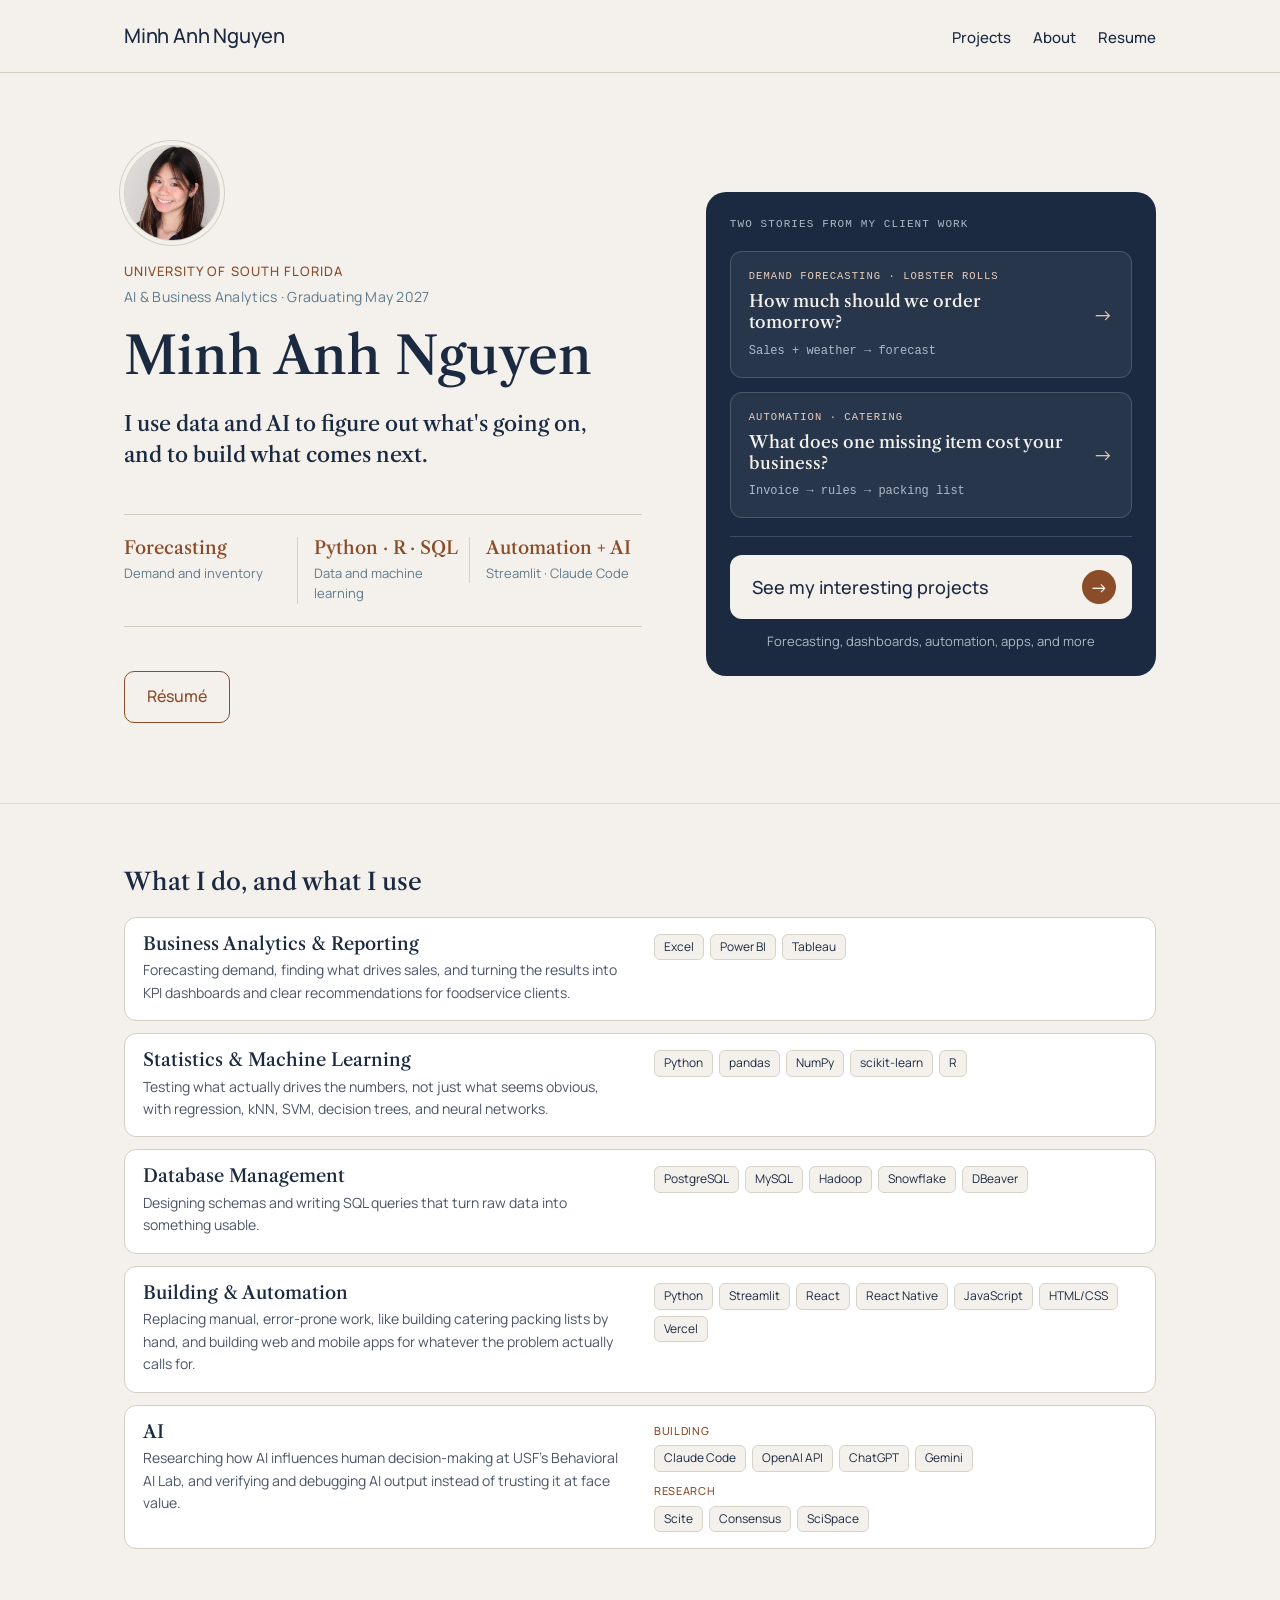
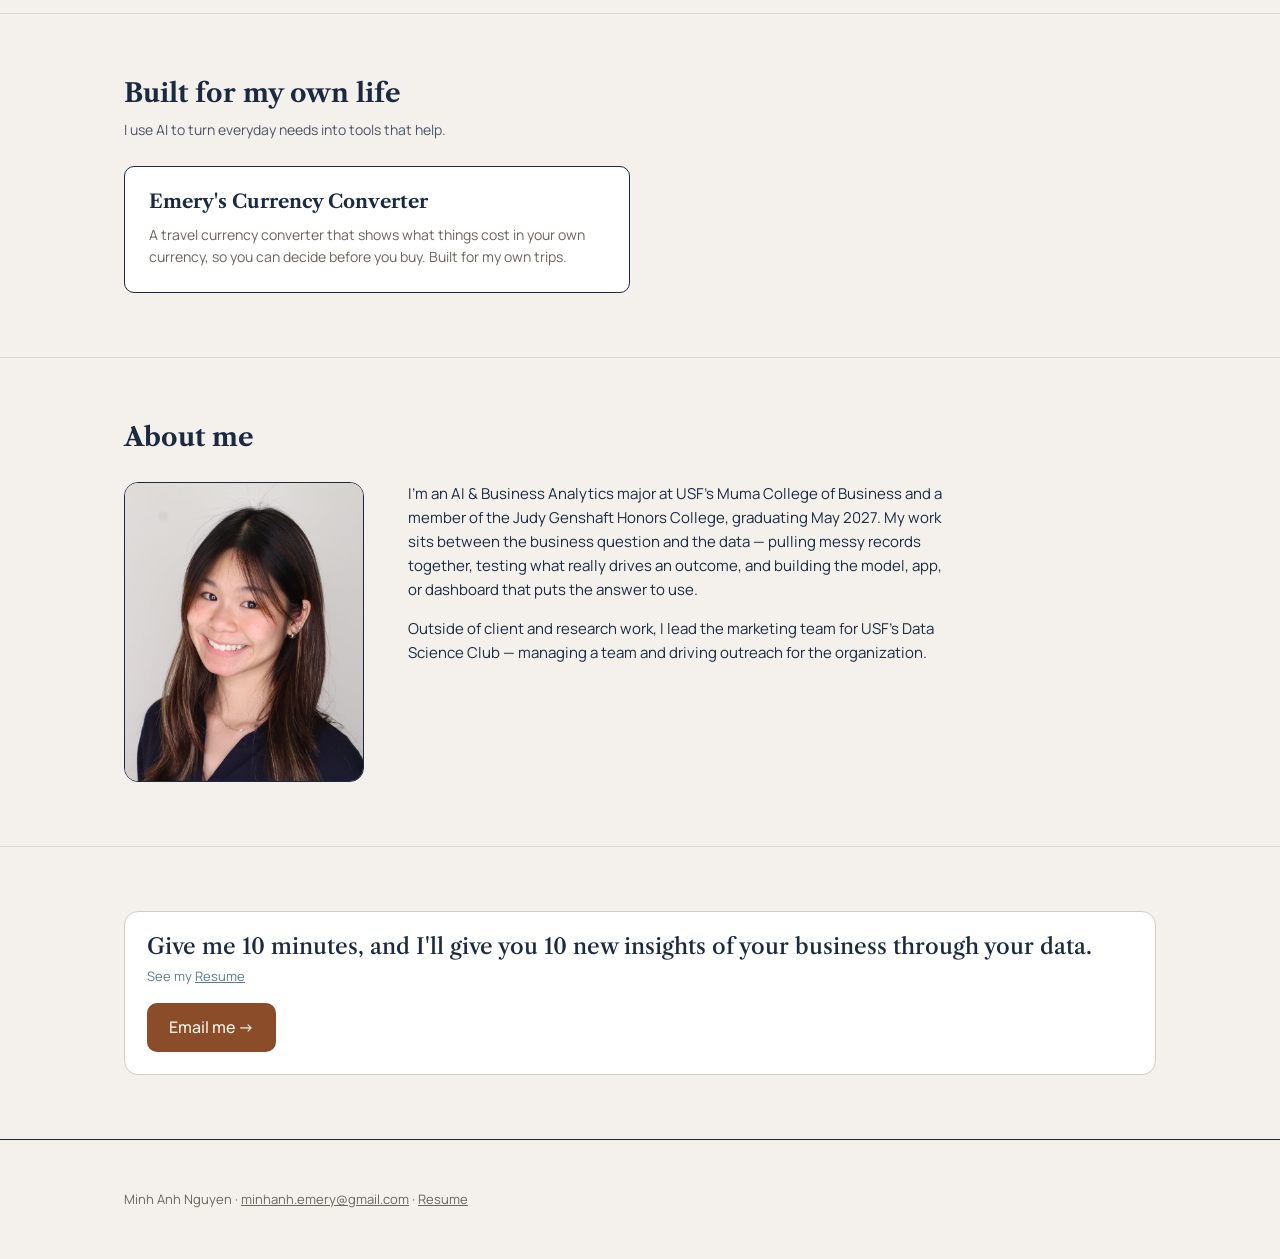
==== index.html @ 892591e4 "revise home page" ====
<!DOCTYPE html>
<html lang="en">
<head>
  <meta charset="UTF-8">
  <meta name="viewport" content="width=device-width, initial-scale=1.0">
  <title>Minh Anh Nguyen — Business analytics & AI</title>
  <meta name="description" content="Minh Anh Nguyen — business analytics & AI. Finding the patterns businesses miss, and working with AI critically.">
  <link rel="preconnect" href="https://fonts.googleapis.com">
  <link rel="preconnect" href="https://fonts.gstatic.com" crossorigin>
  <link rel="stylesheet" href="https://fonts.googleapis.com/css2?family=Libre+Caslon+Text:wght@400;700&family=Manrope:wght@400;500&display=swap">
  <link rel="stylesheet" href="styles.css">
</head>
<body>

  <!-- Nav -->
  <nav class="nav">
    <div class="nav__inner">
      <a href="index.html" class="wordmark">Minh Anh Nguyen</a>
      <div class="nav__links">
        <a href="projects.html">Projects</a>
        <a href="#about">About</a>
        <a href="resume.pdf">Resume</a>
      </div>
    </div>
  </nav>

  <!-- Hero -->
  <header class="intro-hero">
    <div class="wrap intro-grid">
      <div class="intro-main">
        <div class="intro-portrait">
          <img src="images/portrait.jpg" alt="Minh Anh Nguyen" width="96" height="96">
        </div>
        <p class="intro-school">
          <span class="intro-school__name">University of South Florida</span>
          <span class="intro-school__detail">AI &amp; Business Analytics · Graduating May 2027</span>
        </p>
        <h1 class="intro-name">Minh Anh Nguyen</h1>
        <p class="intro-statement">I use data and AI to figure out what's going on, and to build what comes next.</p>
        <div class="intro-skills">
          <a class="intro-skill" href="#skills">
            <span class="intro-skill__big">Forecasting</span>
            <span class="intro-skill__caption">Demand and inventory</span>
          </a>
          <a class="intro-skill" href="#skills">
            <span class="intro-skill__big">Python · R · SQL</span>
            <span class="intro-skill__caption">Data and machine learning</span>
          </a>
          <a class="intro-skill" href="#skills">
            <span class="intro-skill__big">Automation + AI</span>
            <span class="intro-skill__caption">Streamlit · Claude Code</span>
          </a>
        </div>
        <div class="intro-buttons">
          <a class="intro-btn-secondary" href="resume.pdf">Résumé</a>
        </div>
      </div>
      <div class="intro-stories">
        <p class="intro-stories__header">Two stories from my client work</p>
        <a class="intro-story" href="projects/weather-sales.html">
          <span class="intro-story__text">
            <span class="intro-story__label">Demand forecasting · Lobster rolls</span>
            <span class="intro-story__title">How much should we order tomorrow?</span>
            <span class="intro-story__flow">Sales + weather → forecast</span>
          </span>
          <span class="intro-story__arrow" aria-hidden="true">→</span>
        </a>
        <a class="intro-story" href="projects/caterpack.html">
          <span class="intro-story__text">
            <span class="intro-story__label">Automation · Catering</span>
            <span class="intro-story__title">What does one missing item cost your business?</span>
            <span class="intro-story__flow">Invoice → rules → packing list</span>
          </span>
          <span class="intro-story__arrow" aria-hidden="true">→</span>
        </a>
        <div class="intro-stories__footer">
          <a class="intro-stories__btn" href="projects.html">See my interesting projects <span class="intro-stories__btn-arrow" aria-hidden="true">→</span></a>
          <p class="intro-stories__more">Forecasting, dashboards, automation, apps, and more</p>
        </div>
      </div>
    </div>
  </header>

  <!-- Skills -->
  <section id="skills">
    <div class="wrap">
      <h2 class="skills-heading">What I do, and what I use</h2>
      <div class="skills-rows">
        <div class="skills-row">
          <div class="skills-row__text">
            <h3 class="skills-row__title">Business Analytics &amp; Reporting</h3>
            <p class="skills-row__desc">Forecasting demand, finding what drives sales, and turning the results into KPI dashboards and clear recommendations for foodservice clients.</p>
          </div>
          <div class="skills-row__tools">
            <ul class="chips">
              <li>Excel</li>
              <li>Power BI</li>
              <li>Tableau</li>
            </ul>
          </div>
        </div>
        <div class="skills-row">
          <div class="skills-row__text">
            <h3 class="skills-row__title">Statistics &amp; Machine Learning</h3>
            <p class="skills-row__desc">Testing what actually drives the numbers, not just what seems obvious, with regression, kNN, SVM, decision trees, and neural networks.</p>
          </div>
          <div class="skills-row__tools">
            <ul class="chips">
              <li>Python</li>
              <li>pandas</li>
              <li>NumPy</li>
              <li>scikit-learn</li>
              <li>R</li>
            </ul>
          </div>
        </div>
        <div class="skills-row">
          <div class="skills-row__text">
            <h3 class="skills-row__title">Database Management</h3>
            <p class="skills-row__desc">Designing schemas and writing SQL queries that turn raw data into something usable.</p>
          </div>
          <div class="skills-row__tools">
            <ul class="chips">
              <li>PostgreSQL</li>
              <li>MySQL</li>
              <li>Hadoop</li>
              <li>Snowflake</li>
              <li>DBeaver</li>
            </ul>
          </div>
        </div>
        <div class="skills-row">
          <div class="skills-row__text">
            <h3 class="skills-row__title">Building &amp; Automation</h3>
            <p class="skills-row__desc">Replacing manual, error-prone work, like building catering packing lists by hand, and building web and mobile apps for whatever the problem actually calls for.</p>
          </div>
          <div class="skills-row__tools">
            <ul class="chips">
              <li>Python</li>
              <li>Streamlit</li>
              <li>React</li>
              <li>React Native</li>
              <li>JavaScript</li>
              <li>HTML/CSS</li>
              <li>Vercel</li>
            </ul>
          </div>
        </div>
        <div class="skills-row">
          <div class="skills-row__text">
            <h3 class="skills-row__title">AI</h3>
            <p class="skills-row__desc">Researching how AI influences human decision-making at USF's Behavioral AI Lab, and verifying and debugging AI output instead of trusting it at face value.</p>
          </div>
          <div class="skills-row__tools">
            <p class="skills-label">Building</p>
            <ul class="chips">
              <li>Claude Code</li>
              <li>OpenAI API</li>
              <li>ChatGPT</li>
              <li>Gemini</li>
            </ul>
            <p class="skills-label">Research</p>
            <ul class="chips">
              <li>Scite</li>
              <li>Consensus</li>
              <li>SciSpace</li>
            </ul>
          </div>
        </div>
      </div>
    </div>
  </section>

  <!-- Built for my own life -->
  <section id="personal">
    <div class="wrap">
      <h2 class="section-title">Built for my own life</h2>
      <p class="section-lede">I use AI to turn everyday needs into tools that help.</p>
      <div class="cards">
        <a class="card" href="projects/currency-converter.html">
          <h3 class="card__title">Emery's Currency Converter</h3>
          <p class="card__desc">A travel currency converter that shows what things cost in your own currency, so you can decide before you buy. Built for my own trips.</p>
        </a>
      </div>
    </div>
  </section>


  <!-- About -->
  <section id="about">
    <div class="wrap about">
      <h2 class="section-title">About me</h2>
      <div class="about__grid">
        <img class="about__portrait" src="images/portrait.jpg" alt="Portrait of Minh Anh Nguyen" width="200" height="200">
        <div class="about__text">
          <p>
            I'm an AI &amp; Business Analytics major at USF's Muma College of Business and a member of the
            Judy Genshaft Honors College, graduating May 2027. My work sits between the business question and
            the data — pulling messy records together, testing what really drives an outcome, and building the
            model, app, or dashboard that puts the answer to use.
          </p>
          <p>
            Outside of client and research work, I lead the marketing team for USF's Data Science Club —
            managing a team and driving outreach for the organization.
          </p>
        </div>
      </div>
    </div>
  </section>

  <!-- Contact -->
  <section id="contact" class="cta-contact-section">
    <div class="wrap">
      <div class="cta-contact">
        <div class="cta-contact__text">
          <h2 class="cta-contact__title">Give me 10 minutes, and I'll give you 10 new insights of your business through your data.</h2>
          <p class="cta-contact__body"></p>
          <p class="cta-contact__links">See my <a href="resume.pdf">Resume</a></p>
        </div>
        <a class="case__cta" href="mailto:minhanh.emery@gmail.com?subject=Hello%20from%20your%20portfolio">Email me →</a>
      </div>
    </div>
  </section>

  <footer class="footer">
    <div class="wrap">
      <p>Minh Anh Nguyen · <a href="mailto:minhanh.emery@gmail.com">minhanh.emery@gmail.com</a> · <a href="resume.pdf">Resume</a></p>
    </div>
  </footer>

</body>
</html>
---- styles.css ----
/* ==========================================================================
   Minh Anh Nguyen — portfolio
   Design tokens
   ========================================================================== */
:root {
  --bg: #F4F1EC;
  --navy: #1B2A41;
  --gray: #6B655B;
  --steel: #5E7A8C;
  --terracotta: #8A4C29;
  --card: #FFFFFF;

  --serif: "Libre Caslon Text", Georgia, "Times New Roman", serif;
  --sans: "Manrope", -apple-system, BlinkMacSystemFont, "Segoe UI", Helvetica, Arial, sans-serif;

  --maxw: 1080px;
  --radius-card: 10px;
  --radius-pill: 20px;
}

/* ==========================================================================
   Reset / base
   ========================================================================== */
*, *::before, *::after { box-sizing: border-box; }

html { -webkit-text-size-adjust: 100%; scroll-behavior: smooth; }

body {
  margin: 0;
  background: var(--bg);
  color: var(--navy);
  font-family: var(--sans);
  font-weight: 400;
  font-size: 16px;
  line-height: 1.6;
  -webkit-font-smoothing: antialiased;
}

h1, h2, h3 { font-family: var(--serif); font-weight: 700; line-height: 1.2; color: var(--navy); }

a { color: var(--steel); text-decoration: none; }
a:hover { text-decoration: underline; }

img { max-width: 100%; display: block; }

.wrap { max-width: var(--maxw); margin: 0 auto; padding: 0 24px; }

/* ==========================================================================
   Nav
   ========================================================================== */
html { scroll-padding-top: 80px; }
.nav {
  position: sticky;
  top: 0;
  z-index: 50;
  background: #F4F1EC;
  border-bottom: 1px solid #D4CEC2;
}
.nav__inner {
  max-width: var(--maxw);
  margin: 0 auto;
  padding: 20px 24px;
  display: flex;
  align-items: baseline;
  justify-content: space-between;
  gap: 24px;
}
.wordmark {
  font-family: var(--sans);
  font-size: 20px;
  font-weight: 500;
  color: var(--navy);
  letter-spacing: -0.01em;
}
.wordmark:hover { text-decoration: none; }
.nav__links {
  display: flex;
  gap: 22px;
  font-size: 15px;
  font-weight: 500;
}
.nav__links a { color: var(--navy); }
.nav__links a:hover { color: var(--steel); text-decoration: none; }

/* ==========================================================================
   Shared section furniture
   ========================================================================== */

section { padding: 64px 0; border-bottom: 1px solid rgba(27, 42, 65, 0.12); }
section:last-of-type { border-bottom: none; }

.section-title { font-size: 26px; margin: 0 0 28px; }
.section-lede { font-size: 14px; color: #4A5568; margin: -18px 0 24px; }


/* Filter toggle buttons (projects page) */
.toggle {
  font-family: var(--sans);
  font-size: 13px;
  font-weight: 500;
  padding: 6px 16px;
  border-radius: var(--radius-pill);
  border: 1px solid var(--navy);
  background: transparent;
  color: var(--navy);
  cursor: pointer;
  transition: background 0.12s ease, color 0.12s ease;
}
.toggle:hover { background: rgba(94, 122, 140, 0.12); }
.toggle.is-active {
  background: var(--steel);
  border-color: var(--steel);
  color: #fff;
}

/* ==========================================================================
   Hero (home page)
   ========================================================================== */
.intro-hero { border-bottom: 1px solid rgba(27, 42, 65, 0.12); }
.intro-grid {
  display: grid;
  grid-template-columns: minmax(0, 1.15fr) minmax(0, 1fr);
  gap: 64px;
  align-items: center;
  padding-top: 72px;
  padding-bottom: 80px;
}
.intro-portrait {
  width: 96px;
  height: 96px;
  overflow: hidden;
  border-radius: 50%;
  border: 1px solid #D4CEC2;
  box-shadow: 0 0 0 4px #F4F1EC, 0 0 0 5px #D4CEC2;
}
.intro-portrait img {
  width: 100%;
  height: 100%;
  object-fit: cover;
  /* Crop tuning: the second value of object-position (now 40%) moves the
     photo's focus up (smaller %) or down (larger %). A higher scale (now 1,
     no zoom) gives a tighter crop on the face; once scale is above 1, the
     second value of transform-origin (now 50%) also shifts the zoomed focus. */
  object-position: 50% 40%;
  transform: scale(1);
  transform-origin: 50% 50%;
}
.intro-school { margin: 20px 0 0; }
.intro-school__name {
  display: block;
  font-size: 13px;
  font-weight: 500;
  text-transform: uppercase;
  letter-spacing: 0.08em;
  color: #8A4C29;
}
.intro-school__detail {
  display: block;
  margin-top: 4px;
  font-size: 14px;
  font-weight: 400;
  letter-spacing: 0.02em;
  color: #5E7A8C;
}
.intro-name {
  font-family: var(--serif);
  font-size: clamp(34px, 4.6vw, 52px);
  font-weight: 500;
  line-height: 1.1;
  color: #1B2A41;
  margin: 20px 0 0;
}
.intro-statement {
  font-family: var(--serif);
  font-size: clamp(17px, 1.8vw, 21px);
  font-weight: 500;
  line-height: 1.45;
  color: #1B2A41;
  max-width: 480px;
  margin: 24px 0 0;
}
.intro-skills {
  display: grid;
  grid-template-columns: repeat(3, minmax(0, 1fr));
  align-items: start;
  margin-top: 44px;
  padding: 22px 0;
  border-top: 1px solid #D4CEC2;
  border-bottom: 1px solid #D4CEC2;
}
.intro-skill { display: block; text-decoration: none; }
.intro-skill:hover { text-decoration: none; }
.intro-skill + .intro-skill { border-left: 1px solid #D4CEC2; padding-left: 16px; }
.intro-skill:not(:last-child) { padding-right: 12px; }
.intro-skill__big {
  display: block;
  font-family: var(--serif);
  font-size: 18px;
  font-weight: 500;
  line-height: 1.3;
  color: #8A4C29;
}
.intro-skill:nth-child(2) .intro-skill__big { white-space: nowrap; }
.intro-skill__caption { display: block; font-size: 13px; color: #5E7A8C; margin-top: 2px; }
.intro-skill:focus-visible { outline: 2px solid #1B2A41; outline-offset: 3px; }
.intro-buttons { display: flex; flex-wrap: wrap; gap: 14px; margin-top: 44px; }
.intro-btn-secondary {
  display: inline-block;
  padding: 12px 22px;
  background: transparent;
  border: 1px solid #8A4C29;
  color: #8A4C29;
  border-radius: 10px;
  font-size: 16px;
  font-weight: 500;
  text-decoration: none;
  transition: background-color 0.15s ease;
}
.intro-btn-secondary:hover { background: #EFE1D6; text-decoration: none; }
.intro-btn-secondary:focus-visible { outline: 2px solid #1B2A41; outline-offset: 3px; }

.intro-stories { background: #1B2A41; border-radius: 20px; padding: 24px; }
.intro-stories__header,
.intro-story__label,
.intro-story__flow { font-family: ui-monospace, "SF Mono", Menlo, Consolas, monospace; }
.intro-stories__header {
  font-size: 11px;
  text-transform: uppercase;
  letter-spacing: 0.1em;
  color: #AEB9C7;
  margin: 0;
}
.intro-story {
  display: flex;
  align-items: center;
  justify-content: space-between;
  gap: 16px;
  text-decoration: none;
  background: rgba(255, 255, 255, 0.06);
  border: 1px solid rgba(255, 255, 255, 0.16);
  border-radius: 12px;
  padding: 16px 18px;
  margin-top: 14px;
}
.intro-stories__header + .intro-story { margin-top: 18px; }
.intro-story:hover { border-color: #E7CDBB; text-decoration: none; }
.intro-story:focus-visible { outline: 2px solid #E7CDBB; outline-offset: 2px; }
.intro-story__label {
  display: block;
  font-size: 10.5px;
  text-transform: uppercase;
  letter-spacing: 0.1em;
  color: #E7CDBB;
}
.intro-story__title {
  display: block;
  font-family: var(--serif);
  font-size: 17px;
  font-weight: 500;
  line-height: 1.25;
  color: #F4F1EC;
  margin-top: 6px;
}
.intro-story__flow { display: block; font-size: 12px; color: #AEB9C7; margin-top: 8px; }
.intro-story__text { display: block; min-width: 0; }
.intro-story__arrow { display: inline-block; flex-shrink: 0; font-size: 20px; color: #E7CDBB; }

.intro-stories__footer {
  display: block;
  margin-top: 18px;
  padding-top: 18px;
  border-top: 1px solid rgba(255, 255, 255, 0.16);
}
.intro-stories__more { font-size: 13px; color: #AEB9C7; text-align: center; margin: 12px 0 0; }
.intro-stories__btn {
  display: flex;
  align-items: center;
  justify-content: space-between;
  gap: 16px;
  width: 100%;
  box-sizing: border-box;
  padding: 15px 16px 15px 22px;
  background: #F4F1EC;
  color: #1B2A41;
  border-radius: 12px;
  font-size: 18px;
  font-weight: 500;
  line-height: 1.2;
  text-decoration: none;
  transition: transform 0.18s ease, background-color 0.18s ease;
}
.intro-stories__btn:hover,
.intro-stories__btn:focus-visible { background: #E7CDBB; color: #1B2A41; text-decoration: none; }
.intro-stories__btn:focus-visible { outline: 2px solid #E7CDBB; outline-offset: 3px; }
.intro-stories__btn-arrow {
  display: inline-flex;
  align-items: center;
  justify-content: center;
  flex: none;
  width: 34px;
  height: 34px;
  border-radius: 50%;
  background: #8A4C29;
  color: #FBF7EC;
  font-size: 18px;
  transition: transform 0.18s ease;
}
@media (prefers-reduced-motion: no-preference) {
  .intro-story { transition: transform 0.15s ease, border-color 0.15s ease; }
  .intro-story:hover { transform: translateY(-2px); }
  .intro-story__arrow { transition: transform 0.18s ease; }
  .intro-story:hover .intro-story__arrow,
  .intro-story:focus-visible .intro-story__arrow { transform: translateX(4px); }
  .intro-stories__btn:hover,
  .intro-stories__btn:focus-visible { transform: translateY(-2px); }
  .intro-stories__btn-arrow { animation: intro-nudge 2.6s ease-in-out infinite; }
  .intro-stories__btn:hover .intro-stories__btn-arrow,
  .intro-stories__btn:focus-visible .intro-stories__btn-arrow { animation: none; transform: translateX(4px); }
}
@keyframes intro-nudge {
  0%, 70%, 100% { transform: translateX(0); }
  80% { transform: translateX(4px); }
  90% { transform: translateX(0); }
}
@media (max-width: 1080px) {
  /* "Python · R · SQL" stays on one line; smaller size so it fits its column */
  .intro-skill__big { font-size: 16px; }
}
@media (max-width: 860px) {
  .intro-grid { grid-template-columns: 1fr; }
}
@media (max-width: 560px) {
  .intro-skills { grid-template-columns: 1fr; row-gap: 12px; }
  .intro-skill + .intro-skill { border-left: none; padding-left: 0; }
  .intro-skill:not(:last-child) { padding-right: 0; }
}

/* Contact card */
.cta-contact {
  background: var(--card);
  border: 1px solid #D4CEC2;
  border-radius: 14px;
  padding: 22px;
  display: flex;
  flex-wrap: wrap;
  gap: 16px;
  justify-content: space-between;
  align-items: center;
}
.cta-contact__title { font-family: var(--serif); font-size: 22px; font-weight: 500; color: var(--navy); margin: 0 0 6px; }
.cta-contact__body { font-size: 14px; color: #4A5568; margin: 0 0 6px; }
.cta-contact__links { font-size: 13px; color: var(--steel); margin: 0; }
.cta-contact__links a { color: var(--steel); text-decoration: underline; }

/* ==========================================================================
   Featured work
   ========================================================================== */
.cards {
  display: grid;
  grid-template-columns: repeat(2, 1fr);
  gap: 20px;
}
.card {
  background: var(--card);
  border: 1px solid var(--navy);
  border-radius: var(--radius-card);
  padding: 24px;
  display: flex;
  flex-direction: column;
  gap: 10px;
}
.card:hover { text-decoration: none; }
a.card:hover .card__title { color: var(--steel); }
.card__title {
  font-family: var(--serif);
  font-weight: 700;
  font-size: 19px;
  margin: 0;
  color: var(--navy);
}
.card__desc {
  font-size: 14px;
  color: var(--gray);
  margin: 0;
  flex: 1;
}


/* ==========================================================================
   Chips (shared: tool and skill tags on every page)
   ========================================================================== */
.chips {
  list-style: none;
  margin: 0;
  padding: 0;
  display: flex;
  flex-wrap: wrap;
  gap: 7px;
}
.chips li {
  background: var(--bg);
  border: 0.5px solid #D8D3C9;
  border-radius: 6px;
  font-size: 13px;
  line-height: 1.4;
  color: var(--navy);
  padding: 5px 10px;
}

/* ==========================================================================
   Skills (home page)
   ========================================================================== */
.skills-heading { font-family: var(--serif); font-size: 24px; font-weight: 500; color: var(--navy); margin: 0 0 20px; }
.skills-rows { display: flex; flex-direction: column; gap: 12px; }
.skills-row {
  background: var(--card);
  border: 1px solid #D4CEC2;
  border-radius: 12px;
  padding: 16px 18px;
  display: grid;
  grid-template-columns: minmax(0, 1fr) minmax(0, 1fr);
  gap: 12px 28px;
  align-items: start;   /* chips sit at the top of each row */
}
.skills-row__title { font-family: var(--serif); font-size: 18px; font-weight: 500; color: var(--navy); margin: 0 0 4px; }
.skills-row__desc { font-size: 14px; line-height: 1.6; color: #4A5568; margin: 0; }
.skills-row__tools { display: flex; flex-direction: column; gap: 6px; }
.skills-label {
  margin: 4px 0 0;
  font-size: 11px;
  font-weight: 500;
  text-transform: uppercase;
  letter-spacing: 0.06em;
  color: var(--terracotta);
}
.skills-label:first-child { margin-top: 0; }
.skills-row .chips { gap: 6px; }
.skills-row .chips li { font-size: 12px; padding: 4px 9px; }
@media (max-width: 640px) {
  .skills-row { grid-template-columns: 1fr; }
}

/* ==========================================================================
   About
   ========================================================================== */
.about__grid {
  display: grid;
  grid-template-columns: 240px 1fr;
  gap: 44px;
  align-items: start;
}
.about__portrait {
  width: 240px;
  height: 300px;
  border-radius: 14px;
  object-fit: cover;
  object-position: 50% 20%;
  border: 1px solid var(--navy);
}
.about__text p { max-width: 60ch; font-size: 15px; margin-top: 0; }
.about__text p:last-child { margin-bottom: 0; }

/* ==========================================================================
   Footer
   ========================================================================== */
.footer {
  padding: 36px 0;
  font-size: 13px;
  color: var(--gray);
  border-top: 1px solid var(--navy);
}
.footer a { color: var(--gray); text-decoration: underline; }

/* ==========================================================================
   Projects index page
   ========================================================================== */
.page-head { padding: 56px 0 8px; }
.page-head h1 { font-size: 32px; margin: 0 0 12px; }
.page-head p { color: var(--gray); max-width: 60ch; margin: 0; }

.breadcrumb { font-size: 13px; color: var(--gray); padding: 24px 0 0; }
.breadcrumb a { color: var(--gray); text-decoration: underline; }

.filters {
  display: flex;
  gap: 8px;
  flex-wrap: wrap;
  padding: 28px 0 0;
}

.project-list { padding: 24px 0 64px; display: grid; gap: 16px; }
.project-row {
  background: var(--card);
  border: 1px solid var(--navy);
  border-radius: var(--radius-card);
  padding: 22px 24px;
  display: grid;
  grid-template-columns: 1fr auto;
  gap: 6px 20px;
  align-items: start;
}
.project-row.is-hidden { display: none; }
.project-row__title { font-family: var(--serif); font-weight: 700; font-size: 18px; margin: 0; }
.project-row__meta { font-size: 12px; font-weight: 500; color: var(--steel); margin: 0; }
.project-row__desc { font-size: 14px; color: var(--gray); margin: 6px 0 0; grid-column: 1 / -1; }

/* ==========================================================================
   Case study page
   ========================================================================== */
.case { padding-top: 8px; }
.case__title { font-size: 34px; margin: 18px 0 14px; max-width: 20ch; }
.case__tagline { font-family: var(--serif); font-size: 20px; line-height: 1.4; color: var(--navy); margin: -4px 0 14px; }
.case__context {
  font-size: 13px;
  font-weight: 500;
  color: var(--steel);
  margin: 0 0 6px;
}
.case__confidential { font-size: 13px; font-style: italic; color: var(--gray); margin: 0 0 32px; }

.stats {
  display: grid;
  grid-template-columns: repeat(3, 1fr);
  gap: 14px;
  align-items: stretch;
  margin: 0 0 44px;
}
.stat {
  background: var(--card);
  border: 1px solid #D4CEC2;
  border-radius: 14px;
  padding: 18px 20px;
  transition: transform 0.18s ease, border-color 0.18s ease;
}
.stat:hover { border-color: var(--terracotta); }
@media (prefers-reduced-motion: no-preference) {
  .stat:hover { transform: translateY(-3px); }
}
.stat__icon {
  width: 34px;
  height: 34px;
  border-radius: 8px;
  background: #EFE1D6;
  color: var(--terracotta);
  display: flex;
  align-items: center;
  justify-content: center;
  margin-bottom: 12px;
}
.stat__icon svg {
  width: 19px;
  height: 19px;
  fill: none;
  stroke: currentColor;
  stroke-width: 1.75;
  stroke-linecap: round;
  stroke-linejoin: round;
}
.stat strong {
  display: block;
  font-family: var(--serif);
  font-size: 20px;
  font-weight: 500;
  color: var(--navy);
  margin-bottom: 4px;
}
.stat span { display: block; font-size: 14px; line-height: 1.5; color: #4A5568; }

/* pages without a confidentiality note */
.case__context + .stats { margin-top: 26px; }
/* italic note in the page header, under the tags */
.case .case__note { font-size: 14px; font-style: italic; color: var(--gray); max-width: 68ch; margin: 8px 0 0; }
.case__note + .stats { margin-top: 26px; }

/* Hero screenshot under the stat boxes */
.case__figure { margin: -20px 0 44px; }
.case__figure img {
  width: 100%;
  height: auto;
  border: 1px solid #D4CEC2;
  border-radius: 14px;
}
.case__caption { font-size: 12px; color: var(--steel); margin-top: 12px; }

.case__body { max-width: 68ch; padding-bottom: 64px; }
.case__body h2 {
  font-size: 22px;
  margin: 40px 0 14px;
}
.case__body p { font-size: 15px; margin: 0 0 16px; }
.case__list { font-size: 15px; margin: 0 0 16px; padding-left: 20px; }
.case__list li { margin-bottom: 10px; }
.case__list strong { font-weight: 500; }
.case__list li::marker { color: var(--terracotta); }

/* Workflow diagram: arrows sit in the column gap */
.flow {
  list-style: none;
  margin: 24px 0 0;
  padding: 0;
  display: grid;
  grid-template-columns: repeat(4, 1fr);
  gap: 22px;
}
.flow__step {
  position: relative;
  background: var(--card);
  border: 0.5px solid #D4CEC2;
  border-radius: 12px;
  padding: 14px;
  display: flex;
  flex-direction: column;
}
.flow__num { font-size: 11px; font-weight: 500; color: var(--terracotta); margin-bottom: 4px; }
.flow__title { font-family: var(--serif); font-size: 16px; line-height: 1.25; color: var(--navy); margin-bottom: 4px; }
.flow__sub { font-size: 12px; line-height: 1.45; color: #4A5568; }
.flow__arrow {
  position: absolute;
  top: 50%;
  right: -19px;
  width: 16px;
  height: 16px;
  margin-top: -8px;
  fill: none;
  stroke: var(--terracotta);
  stroke-width: 1.75;
  stroke-linecap: round;
  stroke-linejoin: round;
}

/* What mattered: factor card */
.factors { margin: 20px 0; }
.factors__card {
  list-style: none;
  margin: 0;
  padding: 0;
  background: var(--card);
  border: 1px solid #D4CEC2;
  border-radius: 14px;
}
.factor {
  display: flex;
  align-items: center;
  gap: 14px;
  padding: 14px 20px;
}
.factor + .factor { border-top: 0.5px solid #D4CEC2; }
.factor__icon {
  width: 34px;
  height: 34px;
  flex-shrink: 0;
  border-radius: 8px;
  display: flex;
  align-items: center;
  justify-content: center;
}
.factor__icon svg {
  width: 19px;
  height: 19px;
  fill: none;
  stroke: currentColor;
  stroke-width: 1.75;
  stroke-linecap: round;
  stroke-linejoin: round;
}
.factor__name { flex: 1; font-family: var(--serif); font-size: 18px; color: var(--navy); }
.factor__pill {
  font-size: 12px;
  font-weight: 500;
  border-radius: 999px;
  padding: 4px 11px;
  white-space: nowrap;
}
/* rust rows: weather drivers, flagged audit checks; steel rows: no effect, passed checks */
.factor--lower .factor__icon,
.factor--flagged .factor__icon { background: #EFE1D6; color: var(--terracotta); }
.factor--lower .factor__pill,
.factor--flagged .factor__pill { background: #EFE1D6; color: #5A2F16; }
.factor--little .factor__icon,
.factor--passed .factor__icon { background: #E3E9EE; color: var(--steel); }
.factor--little .factor__pill,
.factor--passed .factor__pill { background: #ECEFF2; color: #3D4A57; }
.factors__card--rules .factor__name { font-family: var(--sans); font-size: 15px; }
.factors__card--rules code {
  font-family: ui-monospace, SFMono-Regular, Menlo, Consolas, monospace;
  font-size: 13px;
  background: var(--bg);
  border: 0.5px solid #D8D3C9;
  border-radius: 4px;
  padding: 1px 5px;
}
.factors__caption { font-size: 12px; color: var(--steel); margin-top: 12px; }

.case__body .case__note { font-style: italic; color: var(--gray); }
.case__code {
  margin: 0 0 16px;
  padding: 14px;
  background: var(--card);
  border: 1px solid #D4CEC2;
  border-radius: 10px;
  overflow-x: auto;
  font-family: ui-monospace, SFMono-Regular, Menlo, Consolas, monospace;
  font-size: 13px;
  line-height: 1.7;
  color: var(--navy);
}

.case__subhead {
  font-family: var(--sans);
  font-size: 14px;
  font-weight: 500;
  line-height: 1.6;
  color: var(--navy);
  margin: 24px 0 8px;
}

/* Inline screenshot that opens full size in a new tab */
.case__zoom { display: block; }
.case__caption + .case__zoom { margin-top: 32px; }
.case__zoom img {
  width: 100%;
  height: auto;
  border: 1px solid #D4CEC2;
  border-radius: 12px;
  cursor: zoom-in;
}
/* Model comparison table */
.results {
  background: var(--card);
  border: 1px solid #D4CEC2;
  border-radius: 14px;
  overflow-x: auto;
  margin: 20px 0 0;
}
.results__table { width: 100%; border-collapse: collapse; font-size: 14px; color: var(--navy); }
.results__table caption {
  text-align: left;
  font-size: 12px;
  color: var(--steel);
  padding: 12px 16px 4px;
}
.results__table th,
.results__table td { padding: 10px 16px; text-align: left; white-space: nowrap; font-weight: 400; }
.results__table thead th { color: #4A5568; font-weight: 500; }
.results__table tbody tr { border-top: 0.5px solid #D4CEC2; }
/* text table: cells wrap instead of scrolling */
.results__table--wrap th,
.results__table--wrap td { white-space: normal; vertical-align: top; }
.results__table--wrap tbody th { color: var(--navy); width: 28%; }
.visually-hidden { position: absolute; width: 1px; height: 1px; overflow: hidden; clip: rect(0 0 0 0); white-space: nowrap; }
.results + .case__plain { margin-top: 12px; }
.results__best { background: #EFE1D6; }
.results__table .results__best th,
.results__table .results__best td { font-weight: 500; }

/* Phone screenshots under the stat boxes */
.shots {
  display: grid;
  grid-template-columns: repeat(auto-fit, minmax(150px, 1fr));
  gap: 14px;
  max-width: 760px;
  margin: -20px auto 44px;
}
.shots--solo { grid-template-columns: 1fr; max-width: 340px; }
.shots--wide { grid-template-columns: repeat(auto-fit, minmax(220px, 1fr)); max-width: none; }
.shot { margin: 0; }
.shot img {
  display: block;
  width: 100%;
  height: auto;
  border: 1px solid #D4CEC2;
  border-radius: 14px;
}

.case__body .case__plain { font-size: 14px; color: #4A5568; }

/* CaterPack: manual vs. automated comparison */
.auto-compare .auto-heading {
  font-family: var(--serif);
  font-size: 22px;
  font-weight: 500;
  color: #1B2A41;
  margin: 40px 0 0;
}
.auto-compare .auto-lede { font-size: 14px; color: #4A5568; margin: 4px 0 14px; }
.auto-grid {
  display: grid;
  grid-template-columns: repeat(auto-fit, minmax(280px, 1fr));
  gap: 16px;
}
.auto-card { padding: 16px 18px; }
.auto-card--manual {
  background: #FFFDF6;
  border: 1px dashed #A89F8C;
  border-radius: 6px;
}
.auto-card--tool {
  background: #FFFFFF;
  border: 1px solid #D4CEC2;
  border-top: 3px solid #8A4C29;
  border-radius: 14px;
}
.auto-compare .auto-label {
  font-family: ui-monospace, "SF Mono", Menlo, Consolas, monospace;
  font-size: 11px;
  text-transform: uppercase;
  letter-spacing: 0.1em;
  color: #6B5F4D;
  margin: 0 0 8px;
}
.auto-compare .auto-label--tool { color: #8A4C29; }
.auto-steps {
  font-size: 14px;
  line-height: 1.7;
  color: #2B2620;
  padding-left: 20px;
  margin: 0;
}
.auto-compare .auto-result { font-size: 14px; font-weight: 500; margin: 10px 0 0; }
.auto-compare .auto-result--manual { color: #8A4C29; }
.auto-compare .auto-result--tool { color: #1B2A41; }
.auto-compare .auto-note { font-size: 12px; color: #5E7A8C; margin: 10px 0 0; }

/* Tableau dashboard page */
.tab-img {
  display: block;
  width: 100%;
  height: auto;
  border: 1px solid #D4CEC2;
  border-radius: 14px;
}
.tab-hero { margin: 24px 0 0; }
.tab-shot { margin: 20px 0 0; }
.case__body .tab-crosslink { font-size: 14px; font-weight: 500; margin: 4px 0 0; }
.tab-crosslink a { color: #8A4C29; }

/* Schema diagram (inline SVG) */
.schema { margin: 0; }
.schema svg { display: block; width: 100%; height: auto; }
.schema .tt { font-family: var(--serif); }

/* Feature importance bars */
.bars { list-style: none; margin: 32px 0 0; padding: 0; display: grid; gap: 12px; }
.bar {
  display: grid;
  grid-template-columns: 11rem 1fr 3rem;
  align-items: center;
  gap: 14px;
}
.bar__label { font-family: var(--serif); font-size: 17px; color: var(--navy); }
.bar__track { height: 10px; border-radius: 999px; background: #ECE7DD; overflow: hidden; }
.bar__fill { display: block; height: 100%; min-width: 3px; border-radius: 999px; background: var(--terracotta); }
.bar__value { font-size: 14px; color: var(--navy); text-align: right; }
.bars__note { font-size: 14px; color: #4A5568; margin-top: 16px; }

.case__notebook,
.case__more { font-size: 14px; color: #4A5568; margin: 0 0 12px; }
.case__notebook a,
.case__more a { color: var(--terracotta); }
.case__more { margin-top: 14px; }
.case__notebook + .stats { margin-top: 14px; }
/* App icon above a case title */
.case__icon { display: block; width: 56px; height: auto; border-radius: 14px; margin-top: 18px; }
.case__icon + .case__title { margin-top: 14px; }

/* Call-to-action button */
.case__cta {
  display: inline-block;
  padding: 12px 22px;
  background: var(--terracotta);
  color: #FBF7EC;
  border-radius: 10px;
  font-size: 16px;
  font-weight: 500;
  text-decoration: none;
  transition: transform 0.15s ease, background-color 0.15s ease;
}
.case__cta:hover { background: #6F3C20; text-decoration: none; }
.case__cta:focus-visible { outline: 2px solid var(--navy); outline-offset: 3px; }
@media (prefers-reduced-motion: no-preference) {
  .case__cta:hover { transform: translateY(-1px); }
}
.case__try { margin-top: 18px; }
.case__try-note { font-size: 14px; color: #4A5568; margin-top: 8px; }
.case__downloads { display: flex; flex-wrap: wrap; gap: 4px 18px; font-size: 14px; margin-top: 6px; }
.case__downloads a { color: var(--terracotta); font-weight: 500; }
.case__try + .stats { margin-top: 26px; }

.case__body .callout {
  border-left: 3px solid var(--terracotta);
  padding-left: 16px;
  color: var(--navy);
  font-size: 15px;
}

.case-nav {
  border-top: 1px solid var(--navy);
  padding: 28px 0 64px;
  font-size: 15px;
  font-weight: 500;
}

/* ==========================================================================
   Responsive
   ========================================================================== */
@media (max-width: 820px) {
  .cards { grid-template-columns: 1fr; }
  .case__title { font-size: 28px; }
  .about__grid { grid-template-columns: 1fr; gap: 24px; }
  .about__portrait { width: 190px; height: 238px; }
}

@media (max-width: 640px) {
  .stats { grid-template-columns: 1fr; }
}

@media (max-width: 560px) {
  .flow { grid-template-columns: 1fr; }
  .flow__arrow { top: auto; right: auto; bottom: -19px; left: 50%; margin: 0 0 0 -8px; transform: rotate(90deg); }
}

@media (max-width: 420px) {
  /* pill drops under the name, aligned past the icon tile (34px + 14px gap) */
  .factor { flex-wrap: wrap; row-gap: 6px; }
  .factor__name { flex-basis: calc(100% - 48px); }
  .factor__pill { margin-left: 48px; }
}

@media (max-width: 520px) {
  /* bar chart: label and value on one line, bar underneath */
  .bar { grid-template-columns: 1fr auto; row-gap: 6px; }
  .bar__track { grid-column: 1 / -1; grid-row: 2; }
  .nav__inner { flex-direction: column; align-items: flex-start; gap: 6px; padding: 12px 24px; }
  .project-row { grid-template-columns: 1fr; }
}
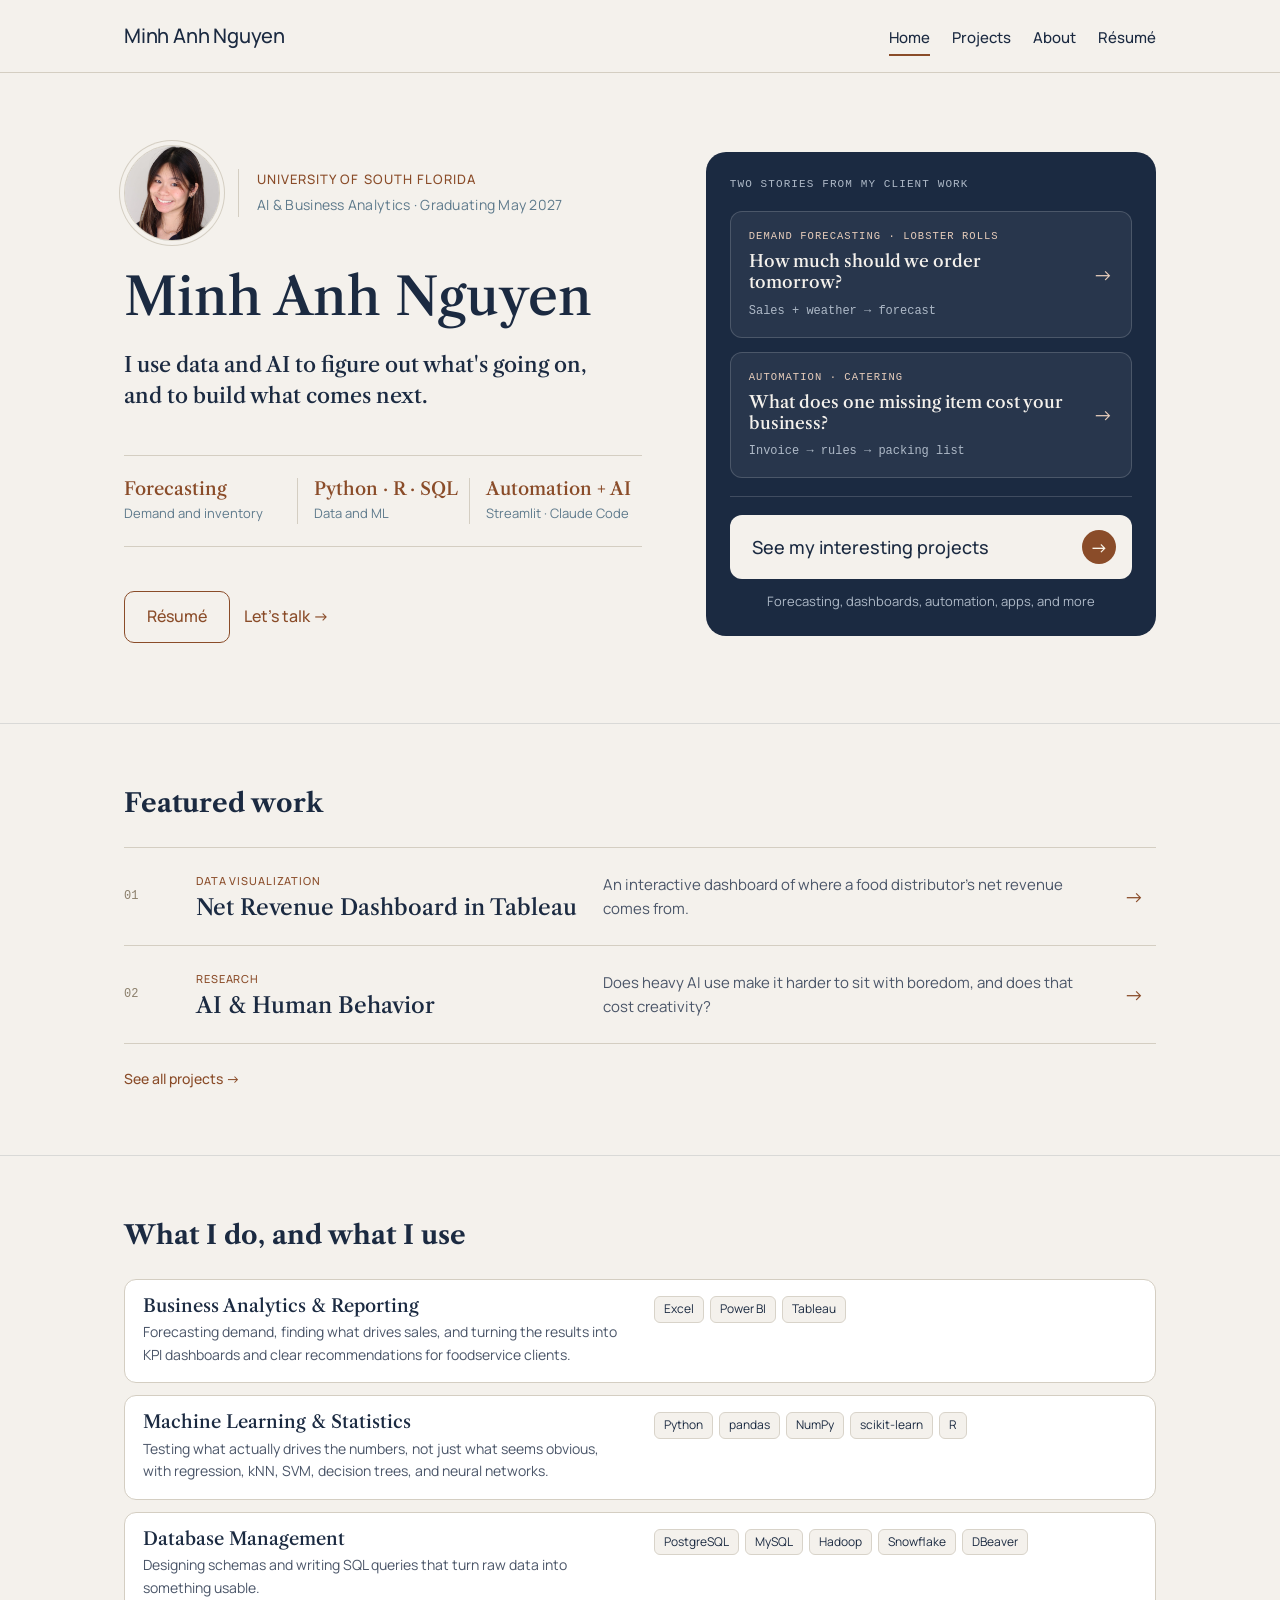
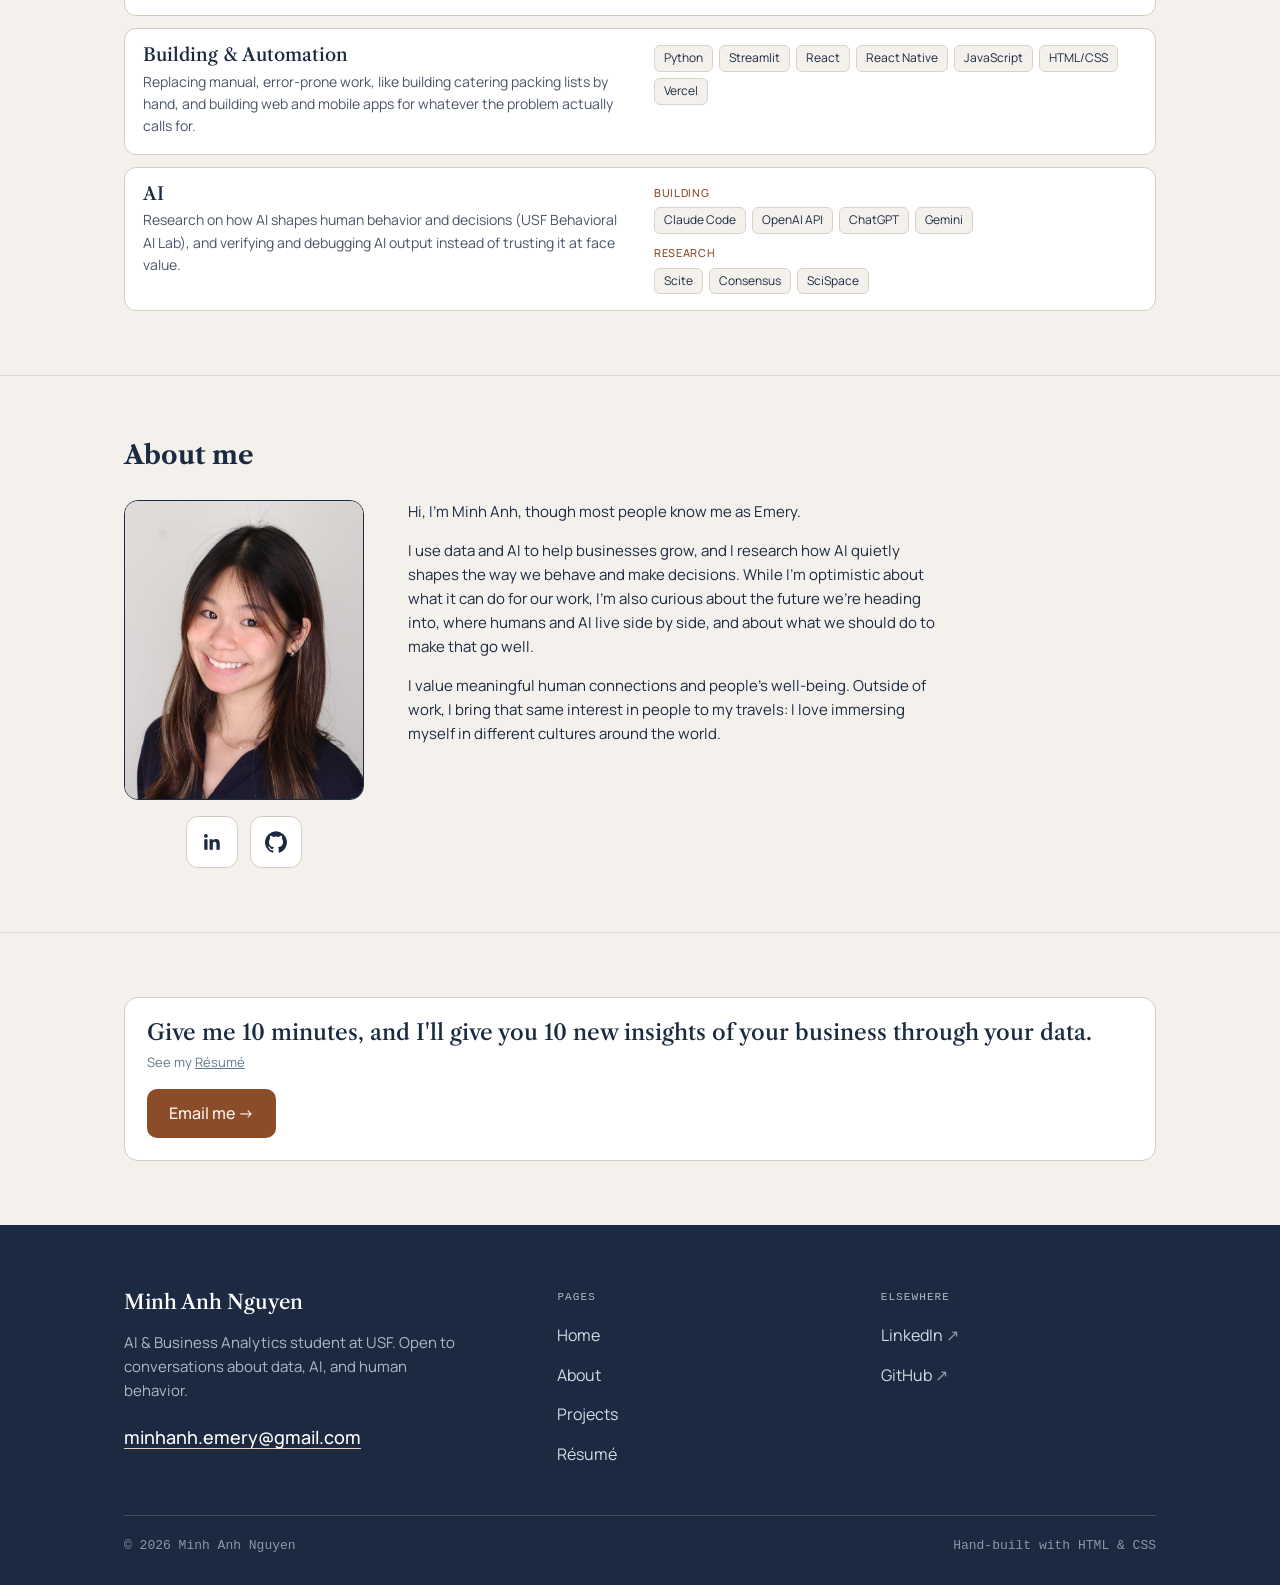
==== commit 4f155901: "edit" ====
--- a/index.html
+++ b/index.html
@@ -17,9 +17,10 @@
     <div class="nav__inner">
       <a href="index.html" class="wordmark">Minh Anh Nguyen</a>
       <div class="nav__links">
+        <a class="intro-nav-current" href="index.html" aria-current="page">Home</a>
         <a href="projects.html">Projects</a>
         <a href="#about">About</a>
-        <a href="resume.pdf">Resume</a>
+        <a href="resume.pdf">Résumé</a>
       </div>
     </div>
   </nav>
@@ -28,13 +29,15 @@
   <header class="intro-hero">
     <div class="wrap intro-grid">
       <div class="intro-main">
-        <div class="intro-portrait">
-          <img src="images/portrait.jpg" alt="Minh Anh Nguyen" width="96" height="96">
-        </div>
-        <p class="intro-school">
-          <span class="intro-school__name">University of South Florida</span>
-          <span class="intro-school__detail">AI &amp; Business Analytics · Graduating May 2027</span>
-        </p>
+        <div class="intro-id">
+          <div class="intro-portrait">
+            <img src="images/portrait.jpg" alt="Minh Anh Nguyen" width="96" height="96">
+          </div>
+          <p class="intro-school">
+            <span class="intro-school__name">University of South Florida</span>
+            <span class="intro-school__detail">AI &amp; Business Analytics · Graduating May 2027</span>
+          </p>
+        </div>
         <h1 class="intro-name">Minh Anh Nguyen</h1>
         <p class="intro-statement">I use data and AI to figure out what's going on, and to build what comes next.</p>
         <div class="intro-skills">
@@ -44,7 +47,7 @@
           </a>
           <a class="intro-skill" href="#skills">
             <span class="intro-skill__big">Python · R · SQL</span>
-            <span class="intro-skill__caption">Data and machine learning</span>
+            <span class="intro-skill__caption">Data and ML</span>
           </a>
           <a class="intro-skill" href="#skills">
             <span class="intro-skill__big">Automation + AI</span>
@@ -53,6 +56,7 @@
         </div>
         <div class="intro-buttons">
           <a class="intro-btn-secondary" href="resume.pdf">Résumé</a>
+          <a class="intro-talk" href="#contact">Let's talk →</a>
         </div>
       </div>
       <div class="intro-stories">
@@ -81,10 +85,36 @@
     </div>
   </header>
 
+  <!-- More work -->
+  <section id="work">
+    <div class="wrap">
+      <h2 class="section-title">Featured work</h2>
+      <ol class="work-list">
+        <li class="work-row">
+          <div class="work-row__main">
+            <p class="work-row__label">Data visualization</p>
+            <h3 class="work-row__title"><a class="work-row__link" href="projects/tableau-dashboard.html">Net Revenue Dashboard in Tableau</a></h3>
+          </div>
+          <p class="work-row__desc">An interactive dashboard of where a food distributor's net revenue comes from.</p>
+          <span class="work-row__arrow" aria-hidden="true">→</span>
+        </li>
+        <li class="work-row">
+          <div class="work-row__main">
+            <p class="work-row__label">Research</p>
+            <h3 class="work-row__title"><a class="work-row__link" href="projects/ai-human-behavior.html">AI &amp; Human Behavior</a></h3>
+          </div>
+          <p class="work-row__desc">Does heavy AI use make it harder to sit with boredom, and does that cost creativity?</p>
+          <span class="work-row__arrow" aria-hidden="true">→</span>
+        </li>
+      </ol>
+      <p class="work-all"><a href="projects.html">See all projects →</a></p>
+    </div>
+  </section>
+
   <!-- Skills -->
   <section id="skills">
     <div class="wrap">
-      <h2 class="skills-heading">What I do, and what I use</h2>
+      <h2 class="section-title">What I do, and what I use</h2>
       <div class="skills-rows">
         <div class="skills-row">
           <div class="skills-row__text">
@@ -101,7 +131,7 @@
         </div>
         <div class="skills-row">
           <div class="skills-row__text">
-            <h3 class="skills-row__title">Statistics &amp; Machine Learning</h3>
+            <h3 class="skills-row__title">Machine Learning &amp Statistics </h3>
             <p class="skills-row__desc">Testing what actually drives the numbers, not just what seems obvious, with regression, kNN, SVM, decision trees, and neural networks.</p>
           </div>
           <div class="skills-row__tools">
@@ -149,7 +179,7 @@
         <div class="skills-row">
           <div class="skills-row__text">
             <h3 class="skills-row__title">AI</h3>
-            <p class="skills-row__desc">Researching how AI influences human decision-making at USF's Behavioral AI Lab, and verifying and debugging AI output instead of trusting it at face value.</p>
+            <p class="skills-row__desc">Research on how AI shapes human behavior and decisions (USF Behavioral AI Lab), and verifying and debugging AI output instead of trusting it at face value.</p>
           </div>
           <div class="skills-row__tools">
             <p class="skills-label">Building</p>
@@ -167,20 +197,6 @@
             </ul>
           </div>
         </div>
-      </div>
-    </div>
-  </section>
-
-  <!-- Built for my own life -->
-  <section id="personal">
-    <div class="wrap">
-      <h2 class="section-title">Built for my own life</h2>
-      <p class="section-lede">I use AI to turn everyday needs into tools that help.</p>
-      <div class="cards">
-        <a class="card" href="projects/currency-converter.html">
-          <h3 class="card__title">Emery's Currency Converter</h3>
-          <p class="card__desc">A travel currency converter that shows what things cost in your own currency, so you can decide before you buy. Built for my own trips.</p>
-        </a>
       </div>
     </div>
   </section>
@@ -191,18 +207,17 @@
     <div class="wrap about">
       <h2 class="section-title">About me</h2>
       <div class="about__grid">
-        <img class="about__portrait" src="images/portrait.jpg" alt="Portrait of Minh Anh Nguyen" width="200" height="200">
+        <div class="social-col">
+          <img class="about__portrait" src="images/portrait.jpg" alt="Portrait of Minh Anh Nguyen" width="200" height="200">
+          <div class="social-links">
+            <a class="social-link" href="https://www.linkedin.com/in/minhanh-emery/" target="_blank" rel="noopener" aria-label="LinkedIn"><svg viewBox="0 0 24 24" width="22" height="22" fill="currentColor" aria-hidden="true" focusable="false"><path d="M20.45 20.45h-3.55v-5.57c0-1.33-.03-3.04-1.85-3.04-1.86 0-2.14 1.45-2.14 2.94v5.67H9.35V9h3.41v1.56h.05c.48-.9 1.64-1.85 3.37-1.85 3.6 0 4.27 2.37 4.27 5.46v6.28zM5.34 7.43a2.06 2.06 0 1 1 0-4.13 2.06 2.06 0 0 1 0 4.13zM7.12 20.45H3.56V9h3.56v11.45z"/></svg></a>
+            <a class="social-link" href="https://github.com/minhanh-ng" target="_blank" rel="noopener" aria-label="GitHub"><svg viewBox="0 0 24 24" width="22" height="22" fill="currentColor" aria-hidden="true" focusable="false"><path d="M12 .3a12 12 0 0 0-3.8 23.38c.6.12.83-.26.83-.57l-.02-2.04c-3.34.72-4.04-1.61-4.04-1.61-.55-1.39-1.33-1.76-1.33-1.76-1.09-.74.08-.73.08-.73 1.2.09 1.84 1.24 1.84 1.24 1.07 1.83 2.81 1.3 3.5 1 .1-.78.42-1.3.76-1.6-2.67-.3-5.47-1.33-5.47-5.93 0-1.31.47-2.38 1.24-3.22-.14-.3-.54-1.52.1-3.18 0 0 1.01-.32 3.3 1.23a11.5 11.5 0 0 1 6 0c2.28-1.55 3.29-1.23 3.29-1.23.64 1.66.24 2.88.12 3.18a4.65 4.65 0 0 1 1.23 3.22c0 4.61-2.8 5.63-5.48 5.92.43.37.82 1.1.82 2.22l-.01 3.29c0 .32.21.69.82.57A12 12 0 0 0 12 .3"/></svg></a>
+          </div>
+        </div>
         <div class="about__text">
-          <p>
-            I'm an AI &amp; Business Analytics major at USF's Muma College of Business and a member of the
-            Judy Genshaft Honors College, graduating May 2027. My work sits between the business question and
-            the data — pulling messy records together, testing what really drives an outcome, and building the
-            model, app, or dashboard that puts the answer to use.
-          </p>
-          <p>
-            Outside of client and research work, I lead the marketing team for USF's Data Science Club —
-            managing a team and driving outreach for the organization.
-          </p>
+          <p>Hi, I'm Minh Anh, though most people know me as Emery.</p>
+          <p>I use data and AI to help businesses grow, and I research how AI quietly shapes the way we behave and make decisions. While I'm optimistic about what it can do for our work, I'm also curious about the future we're heading into, where humans and AI live side by side, and about what we should do to make that go well.</p>
+          <p>I value meaningful human connections and people’s well-being. Outside of work, I bring that same interest in people to my travels: I love immersing myself in different cultures around the world.</p>
         </div>
       </div>
     </div>
@@ -215,16 +230,42 @@
         <div class="cta-contact__text">
           <h2 class="cta-contact__title">Give me 10 minutes, and I'll give you 10 new insights of your business through your data.</h2>
           <p class="cta-contact__body"></p>
-          <p class="cta-contact__links">See my <a href="resume.pdf">Resume</a></p>
+          <p class="cta-contact__links">See my <a href="resume.pdf">Résumé</a></p>
         </div>
         <a class="case__cta" href="mailto:minhanh.emery@gmail.com?subject=Hello%20from%20your%20portfolio">Email me →</a>
       </div>
     </div>
   </section>
 
-  <footer class="footer">
-    <div class="wrap">
-      <p>Minh Anh Nguyen · <a href="mailto:minhanh.emery@gmail.com">minhanh.emery@gmail.com</a> · <a href="resume.pdf">Resume</a></p>
+  <footer class="foot">
+    <div class="wrap">
+      <div class="foot-grid">
+        <div class="foot-brand">
+          <p class="foot-name">Minh Anh Nguyen</p>
+          <p class="foot-blurb">AI &amp; Business Analytics student at USF. Open to conversations about data, AI, and human behavior.</p>
+          <a class="foot-email" href="mailto:minhanh.emery@gmail.com">minhanh.emery@gmail.com</a>
+        </div>
+        <nav class="foot-col" aria-label="Footer pages">
+          <p class="foot-label">Pages</p>
+          <ul class="foot-links">
+            <li><a href="index.html">Home</a></li>
+            <li><a href="#about">About</a></li>
+            <li><a href="projects.html">Projects</a></li>
+            <li><a href="resume.pdf">Résumé</a></li>
+          </ul>
+        </nav>
+        <div class="foot-col">
+          <p class="foot-label">Elsewhere</p>
+          <ul class="foot-links">
+            <li><a href="https://www.linkedin.com/in/minhanh-emery/" target="_blank" rel="noopener">LinkedIn <span class="foot-ext" aria-hidden="true">↗</span></a></li>
+            <li><a href="https://github.com/minhanh-ng" target="_blank" rel="noopener">GitHub <span class="foot-ext" aria-hidden="true">↗</span></a></li>
+          </ul>
+        </div>
+      </div>
+      <div class="foot-bottom">
+        <p>© 2026 Minh Anh Nguyen</p>
+        <p>Hand-built with HTML &amp; CSS</p>
+      </div>
     </div>
   </footer>
 
--- a/styles.css
+++ b/styles.css
@@ -90,7 +90,6 @@
 section:last-of-type { border-bottom: none; }
 
 .section-title { font-size: 26px; margin: 0 0 28px; }
-.section-lede { font-size: 14px; color: #4A5568; margin: -18px 0 24px; }
 
 
 /* Filter toggle buttons (projects page) */
@@ -145,7 +144,15 @@
   transform: scale(1);
   transform-origin: 50% 50%;
 }
-.intro-school { margin: 20px 0 0; }
+/* Portrait and school lines side by side */
+.intro-id { display: flex; align-items: center; gap: 18px; margin-bottom: 28px; }
+.intro-id > .intro-portrait { flex: none; }
+.intro-school {
+  margin: 0;
+  min-width: 0;
+  border-left: 1px solid #D4CEC2;
+  padding-left: 18px;
+}
 .intro-school__name {
   display: block;
   font-size: 13px;
@@ -201,9 +208,18 @@
   color: #8A4C29;
 }
 .intro-skill:nth-child(2) .intro-skill__big { white-space: nowrap; }
-.intro-skill__caption { display: block; font-size: 13px; color: #5E7A8C; margin-top: 2px; }
+.intro-skill__caption { display: block; font-size: 13px; color: #5E7A8C; margin-top: 2px; white-space: nowrap; }
 .intro-skill:focus-visible { outline: 2px solid #1B2A41; outline-offset: 3px; }
-.intro-buttons { display: flex; flex-wrap: wrap; gap: 14px; margin-top: 44px; }
+.intro-buttons { display: flex; flex-wrap: wrap; align-items: center; gap: 14px; margin-top: 44px; }
+.intro-talk { font-size: 16px; font-weight: 500; color: #8A4C29; text-decoration: none; }
+.intro-talk:hover { color: #8A4C29; text-decoration: underline; }
+.intro-talk:focus-visible { outline: 2px solid #1B2A41; outline-offset: 3px; }
+/* Current page in the nav (home page) */
+.nav__links a.intro-nav-current {
+  border-bottom: 2px solid #8A4C29;
+  padding-bottom: 4px;
+  margin-bottom: -6px; /* keeps the nav the same height as on other pages */
+}
 .intro-btn-secondary {
   display: inline-block;
   padding: 12px 22px;
@@ -326,8 +342,14 @@
   /* "Python · R · SQL" stays on one line; smaller size so it fits its column */
   .intro-skill__big { font-size: 16px; }
 }
-@media (max-width: 860px) {
+@media (max-width: 989px) {
+  /* one column below 990px, where the skills strip no longer fits on one line per item */
   .intro-grid { grid-template-columns: 1fr; }
+}
+@media (max-width: 360px) {
+  /* too narrow for side by side: text goes under the portrait */
+  .intro-id { flex-direction: column; align-items: flex-start; }
+  .intro-school { border-left: none; padding-left: 0; }
 }
 @media (max-width: 560px) {
   .intro-skills { grid-template-columns: 1fr; row-gap: 12px; }
@@ -353,36 +375,74 @@
 .cta-contact__links a { color: var(--steel); text-decoration: underline; }
 
 /* ==========================================================================
-   Featured work
-   ========================================================================== */
-.cards {
-  display: grid;
-  grid-template-columns: repeat(2, 1fr);
-  gap: 20px;
-}
-.card {
-  background: var(--card);
-  border: 1px solid var(--navy);
-  border-radius: var(--radius-card);
-  padding: 24px;
-  display: flex;
-  flex-direction: column;
-  gap: 10px;
-}
-.card:hover { text-decoration: none; }
-a.card:hover .card__title { color: var(--steel); }
-.card__title {
+   Selected work (home page)
+   ========================================================================== */
+.work-list { list-style: none; margin: 0; padding: 0; counter-reset: work; }
+.work-row {
+  position: relative;
+  counter-increment: work;
+  display: grid;
+  grid-template-columns: 48px minmax(0, 1fr) minmax(0, 1.3fr) 32px;
+  column-gap: 24px;
+  align-items: center;
+  padding: 24px 0;
+  border-top: 1px solid #D4CEC2;
+  transition: background-color 0.15s ease;
+}
+/* display: grid above would override the hidden attribute, so restore it; hidden rows aren't counted */
+.work-row[hidden] { display: none; }
+.work-row:last-child { border-bottom: 1px solid #D4CEC2; }
+/* Two-digit number from the counter, hidden from screen readers (the "/ ''" part) */
+.work-row::before {
+  content: counter(work, decimal-leading-zero);
+  content: counter(work, decimal-leading-zero) / "";
+  font-family: ui-monospace, "SF Mono", Menlo, Consolas, monospace;
+  font-size: 12px;
+  color: #8B7F6B;
+}
+.work-row__label {
+  margin: 0;
+  font-size: 11px;
+  font-weight: 500;
+  text-transform: uppercase;
+  letter-spacing: 0.08em;
+  color: #8A4C29;
+}
+.work-row__title {
+  margin: 4px 0 0;
   font-family: var(--serif);
-  font-weight: 700;
-  font-size: 19px;
-  margin: 0;
-  color: var(--navy);
-}
-.card__desc {
-  font-size: 14px;
-  color: var(--gray);
-  margin: 0;
-  flex: 1;
+  font-size: 22px;
+  font-weight: 500;
+  line-height: 1.25;
+  color: #1B2A41;
+}
+.work-row__link { color: #1B2A41; transition: color 0.15s ease; }
+.work-row__link:hover { text-decoration: none; }
+.work-row__link::after { content: ""; position: absolute; inset: 0; }
+.work-row__link:focus-visible { outline: none; }
+.work-row__desc { margin: 0; font-size: 15px; line-height: 1.55; color: #4A5568; }
+.work-row__arrow { display: inline-block; font-size: 20px; color: #8A4C29; transition: transform 0.15s ease; }
+/* Hover and keyboard focus on a row */
+.work-row:hover,
+.work-row:has(.work-row__link:focus-visible) { background: #FBF7EC; }
+.work-row:hover .work-row__link,
+.work-row:has(.work-row__link:focus-visible) .work-row__link { color: #8A4C29; }
+.work-row:has(.work-row__link:focus-visible) { outline: 2px solid #1B2A41; outline-offset: 2px; }
+@media (prefers-reduced-motion: no-preference) {
+  .work-row:hover .work-row__arrow,
+  .work-row:has(.work-row__link:focus-visible) .work-row__arrow { transform: translateX(4px); }
+}
+.work-all { margin: 24px 0 0; font-size: 14px; font-weight: 500; }
+.work-all a { color: #8A4C29; }
+@media (max-width: 699px) {
+  /* One column: number and label share the first line, everything else stacks under them */
+  .work-row { grid-template-columns: auto minmax(0, 1fr); column-gap: 12px; align-items: baseline; }
+  .work-row__main { display: contents; }
+  .work-row__title,
+  .work-row__desc,
+  .work-row__arrow { grid-column: 1 / -1; justify-self: start; }
+  .work-row__desc { margin-top: 8px; }
+  .work-row__arrow { margin-top: 6px; }
 }
 
 
@@ -410,7 +470,6 @@
 /* ==========================================================================
    Skills (home page)
    ========================================================================== */
-.skills-heading { font-family: var(--serif); font-size: 24px; font-weight: 500; color: var(--navy); margin: 0 0 20px; }
 .skills-rows { display: flex; flex-direction: column; gap: 12px; }
 .skills-row {
   background: var(--card);
@@ -461,15 +520,97 @@
 .about__text p:last-child { margin-bottom: 0; }
 
 /* ==========================================================================
-   Footer
-   ========================================================================== */
-.footer {
-  padding: 36px 0;
+   Footer (dark, every page)
+   ========================================================================== */
+.foot {
+  background: #1B2A41;
+  color: #F4F1EC;
+  padding: 64px 0 28px;
+}
+.foot p { margin: 0; }
+.foot-grid {
+  display: grid;
+  grid-template-columns: minmax(0, 1.4fr) minmax(0, 1fr) minmax(0, 1fr);
+  gap: 48px;
+}
+.foot-name {
+  font-family: var(--serif);
+  font-size: 20px;
+  font-weight: 500;
+  line-height: 1.3;
+  color: #FFFFFF;
+}
+.foot .foot-blurb { margin-top: 16px; max-width: 340px; font-size: 15px; line-height: 1.6; color: #AEB9C7; }
+.foot-email {
+  display: inline-block;
+  margin-top: 20px;
+  font-size: 18px;
+  font-weight: 500;
+  color: #FFFFFF;
+  text-decoration: underline;
+  text-decoration-color: #E7CDBB;
+  text-decoration-thickness: 1px;
+  text-underline-offset: 4px;
+}
+.foot-email:hover { color: #E7CDBB; }
+.foot-label {
+  font-family: ui-monospace, "SF Mono", Menlo, Consolas, monospace;
+  font-size: 11px;
+  text-transform: uppercase;
+  letter-spacing: 0.1em;
+  color: #AEB9C7;
+}
+.foot-links {
+  list-style: none;
+  margin: 16px 0 0;
+  padding: 0;
+  display: flex;
+  flex-direction: column;
+  gap: 14px;
+}
+.foot-links a { font-size: 16px; color: #D6DCE4; text-decoration: none; transition: color 0.15s ease; }
+.foot-links a:hover { color: #FFFFFF; text-decoration: none; }
+.foot-ext { color: #8B97A8; }
+.foot a:focus-visible { outline: 2px solid #E7CDBB; outline-offset: 3px; }
+.foot-bottom {
+  margin-top: 48px;
+  padding-top: 20px;
+  border-top: 1px solid rgba(255, 255, 255, 0.16);
+  display: flex;
+  flex-wrap: wrap;
+  justify-content: space-between;
+  gap: 8px 24px;
+  font-family: ui-monospace, "SF Mono", Menlo, Consolas, monospace;
   font-size: 13px;
-  color: var(--gray);
-  border-top: 1px solid var(--navy);
-}
-.footer a { color: var(--gray); text-decoration: underline; }
+  color: #8B97A8;
+}
+@media (max-width: 759px) {
+  .foot-grid { grid-template-columns: 1fr; gap: 36px; }
+}
+
+/* Social icon boxes under the About photo */
+.social-col { width: max-content; max-width: 100%; }
+.social-links { display: flex; justify-content: center; gap: 12px; margin-top: 16px; }
+.social-link {
+  display: flex;
+  align-items: center;
+  justify-content: center;
+  width: 52px;
+  height: 52px;
+  background: #FFFFFF;
+  border: 1px solid #D4CEC2;
+  border-radius: 12px;
+  color: #1B2A41;
+  transition: border-color 0.15s ease, color 0.15s ease, transform 0.15s ease;
+}
+.social-link:hover,
+.social-link:focus-visible { border-color: #8A4C29; color: #8A4C29; }
+.social-link:focus-visible { outline: 2px solid #1B2A41; outline-offset: 2px; }
+.social-link svg { display: block; width: 22px; height: 22px; }
+@media (prefers-reduced-motion: no-preference) {
+  .social-link:hover,
+  .social-link:focus-visible { transform: translateY(-2px); }
+}
 
 /* ==========================================================================
    Projects index page
@@ -503,6 +644,16 @@
 .project-row__title { font-family: var(--serif); font-weight: 700; font-size: 18px; margin: 0; }
 .project-row__meta { font-size: 12px; font-weight: 500; color: var(--steel); margin: 0; }
 .project-row__desc { font-size: 14px; color: var(--gray); margin: 6px 0 0; grid-column: 1 / -1; }
+
+/* Client work tag on project cards */
+.client-tag {
+  margin-left: 8px;
+  font-size: 11px;
+  font-weight: 500;
+  text-transform: uppercase;
+  letter-spacing: 0.08em;
+  color: #8A4C29;
+}
 
 /* ==========================================================================
    Case study page
@@ -834,6 +985,11 @@
 .case__body .tab-crosslink { font-size: 14px; font-weight: 500; margin: 4px 0 0; }
 .tab-crosslink a { color: #8A4C29; }
 
+/* Research page: reading column */
+.res-col { max-width: 728px; } /* 680px of text plus the 24px side padding */
+.case__body.res-col { padding-top: 28px; }
+.case__body.res-col p { line-height: 1.7; margin: 0 0 18px; }
+
 /* Schema diagram (inline SVG) */
 .schema { margin: 0; }
 .schema svg { display: block; width: 100%; height: auto; }
@@ -904,7 +1060,6 @@
    Responsive
    ========================================================================== */
 @media (max-width: 820px) {
-  .cards { grid-template-columns: 1fr; }
   .case__title { font-size: 28px; }
   .about__grid { grid-template-columns: 1fr; gap: 24px; }
   .about__portrait { width: 190px; height: 238px; }
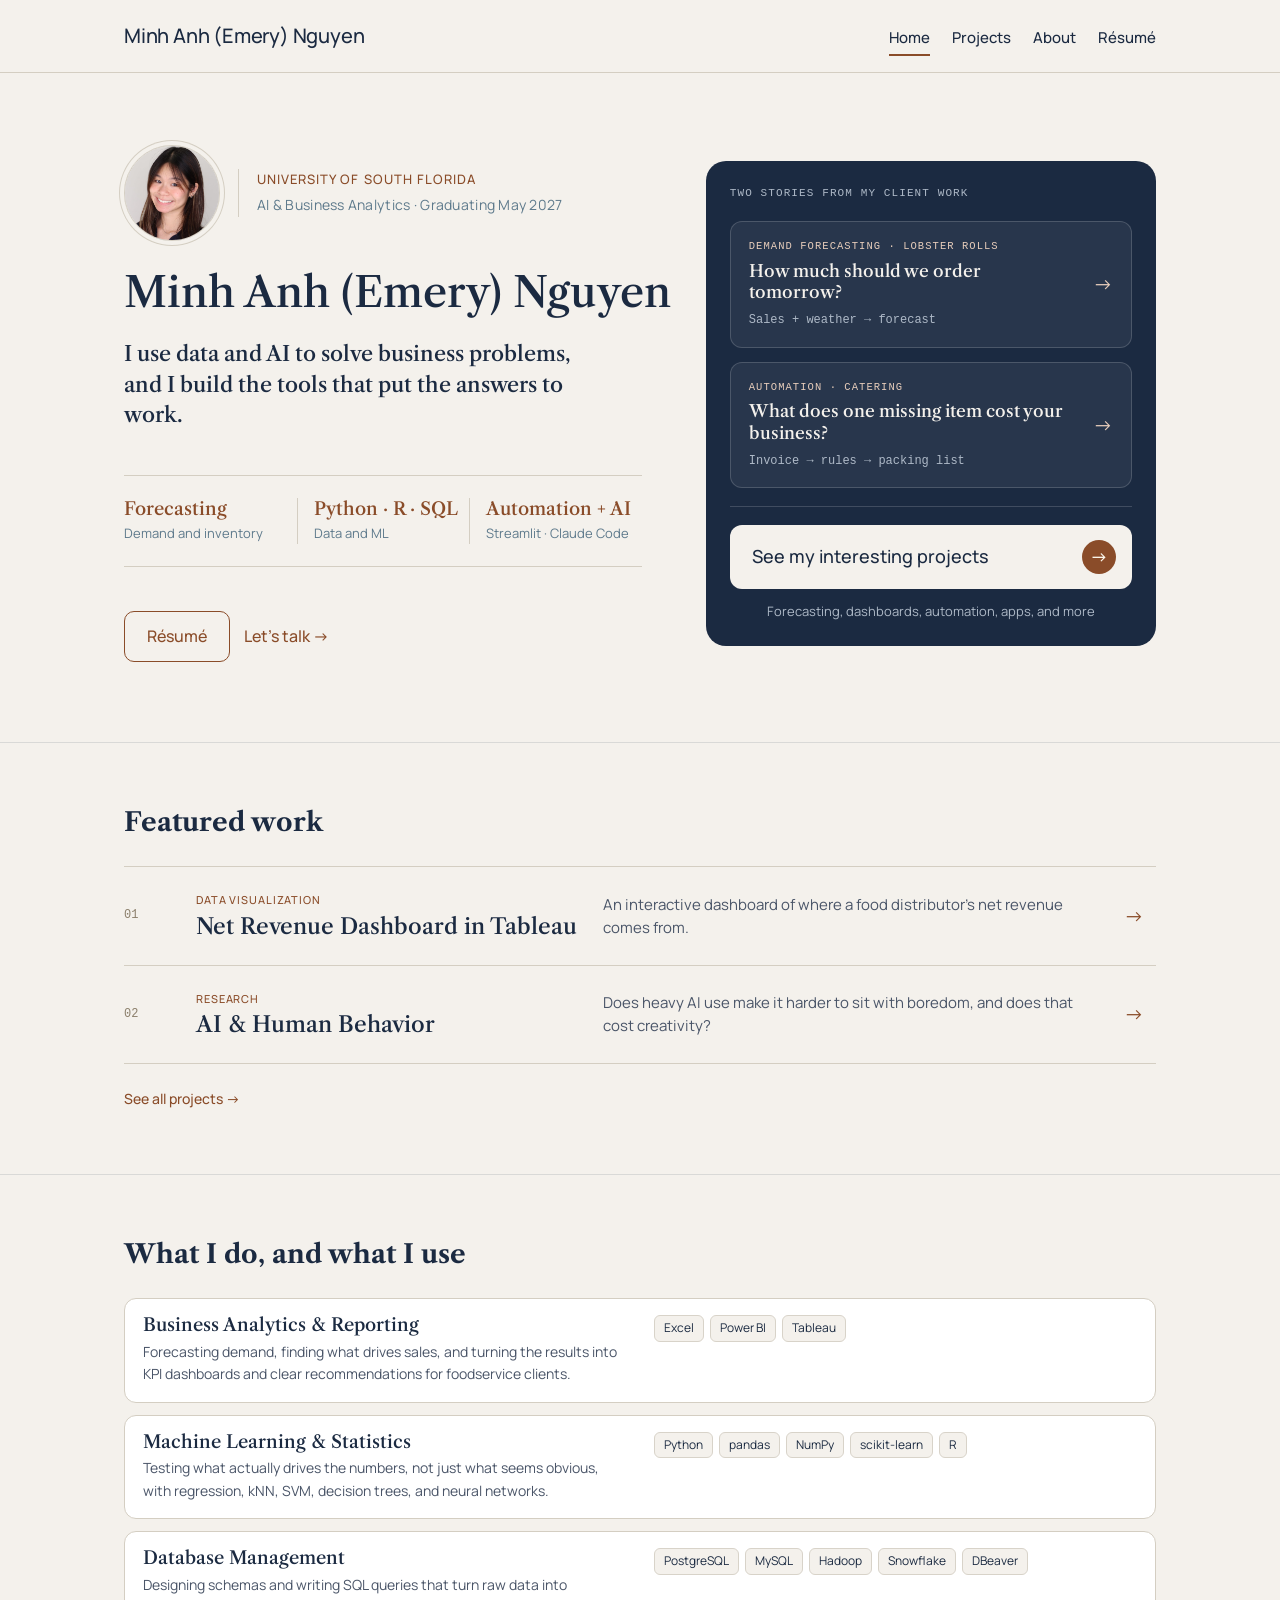
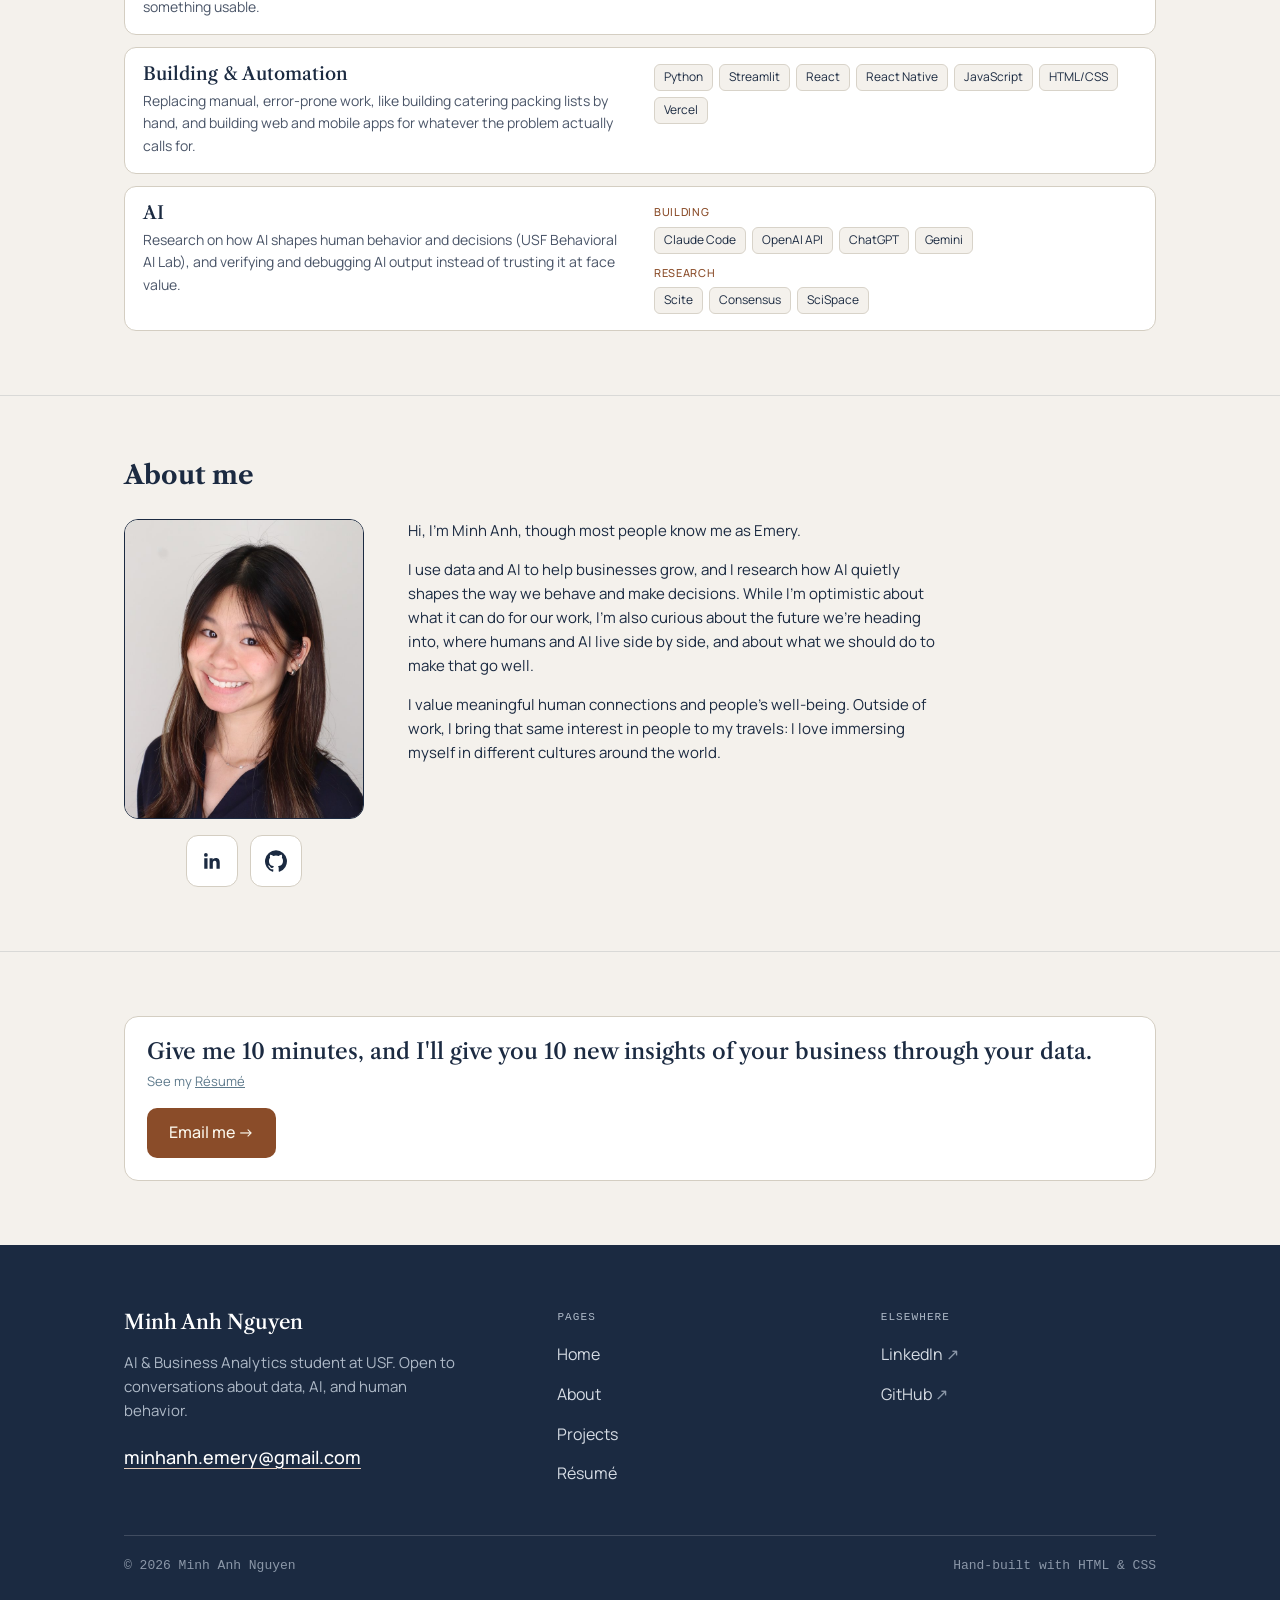
==== commit 33484063: "added favicon" ====
--- a/index.html
+++ b/index.html
@@ -5,6 +5,9 @@
   <meta name="viewport" content="width=device-width, initial-scale=1.0">
   <title>Minh Anh Nguyen — Business analytics & AI</title>
   <meta name="description" content="Minh Anh Nguyen — business analytics & AI. Finding the patterns businesses miss, and working with AI critically.">
+  <link rel="icon" href="images/favicon.ico" sizes="32x32">
+  <link rel="icon" href="images/favicon.svg" type="image/svg+xml">
+  <link rel="apple-touch-icon" href="images/apple-touch-icon.png">
   <link rel="preconnect" href="https://fonts.googleapis.com">
   <link rel="preconnect" href="https://fonts.gstatic.com" crossorigin>
   <link rel="stylesheet" href="https://fonts.googleapis.com/css2?family=Libre+Caslon+Text:wght@400;700&family=Manrope:wght@400;500&display=swap">
@@ -15,7 +18,7 @@
   <!-- Nav -->
   <nav class="nav">
     <div class="nav__inner">
-      <a href="index.html" class="wordmark">Minh Anh Nguyen</a>
+      <a href="index.html" class="wordmark">Minh Anh (Emery) Nguyen</a>
       <div class="nav__links">
         <a class="intro-nav-current" href="index.html" aria-current="page">Home</a>
         <a href="projects.html">Projects</a>
@@ -38,8 +41,8 @@
             <span class="intro-school__detail">AI &amp; Business Analytics · Graduating May 2027</span>
           </p>
         </div>
-        <h1 class="intro-name">Minh Anh Nguyen</h1>
-        <p class="intro-statement">I use data and AI to figure out what's going on, and to build what comes next.</p>
+        <h1 class="intro-name">Minh Anh (Emery) Nguyen</h1>
+        <p class="intro-statement">I use data and AI to solve business problems, and I build the tools that put the answers to work.</p>
         <div class="intro-skills">
           <a class="intro-skill" href="#skills">
             <span class="intro-skill__big">Forecasting</span>
--- a/styles.css
+++ b/styles.css
@@ -171,11 +171,25 @@
 }
 .intro-name {
   font-family: var(--serif);
-  font-size: clamp(34px, 4.6vw, 52px);
+  font-size: clamp(28px, 3.3vw, 42px);
   font-weight: 500;
   line-height: 1.1;
   color: #1B2A41;
   margin: 20px 0 0;
+}
+/* Nickname in the hero name; scoped to .intro-name so the heading's own styles can't override it */
+.intro-name .name-nick {
+  font-size: 0.6em;
+  font-weight: 400;
+  color: #5E7A8C;
+  margin: 0 0.1em;
+  vertical-align: baseline;
+}
+@media (min-width: 600px) {
+  .intro-name { white-space: nowrap; }
+}
+@media (max-width: 599px) {
+  .intro-name { font-size: clamp(26px, 8vw, 34px); }
 }
 .intro-statement {
   font-family: var(--serif);
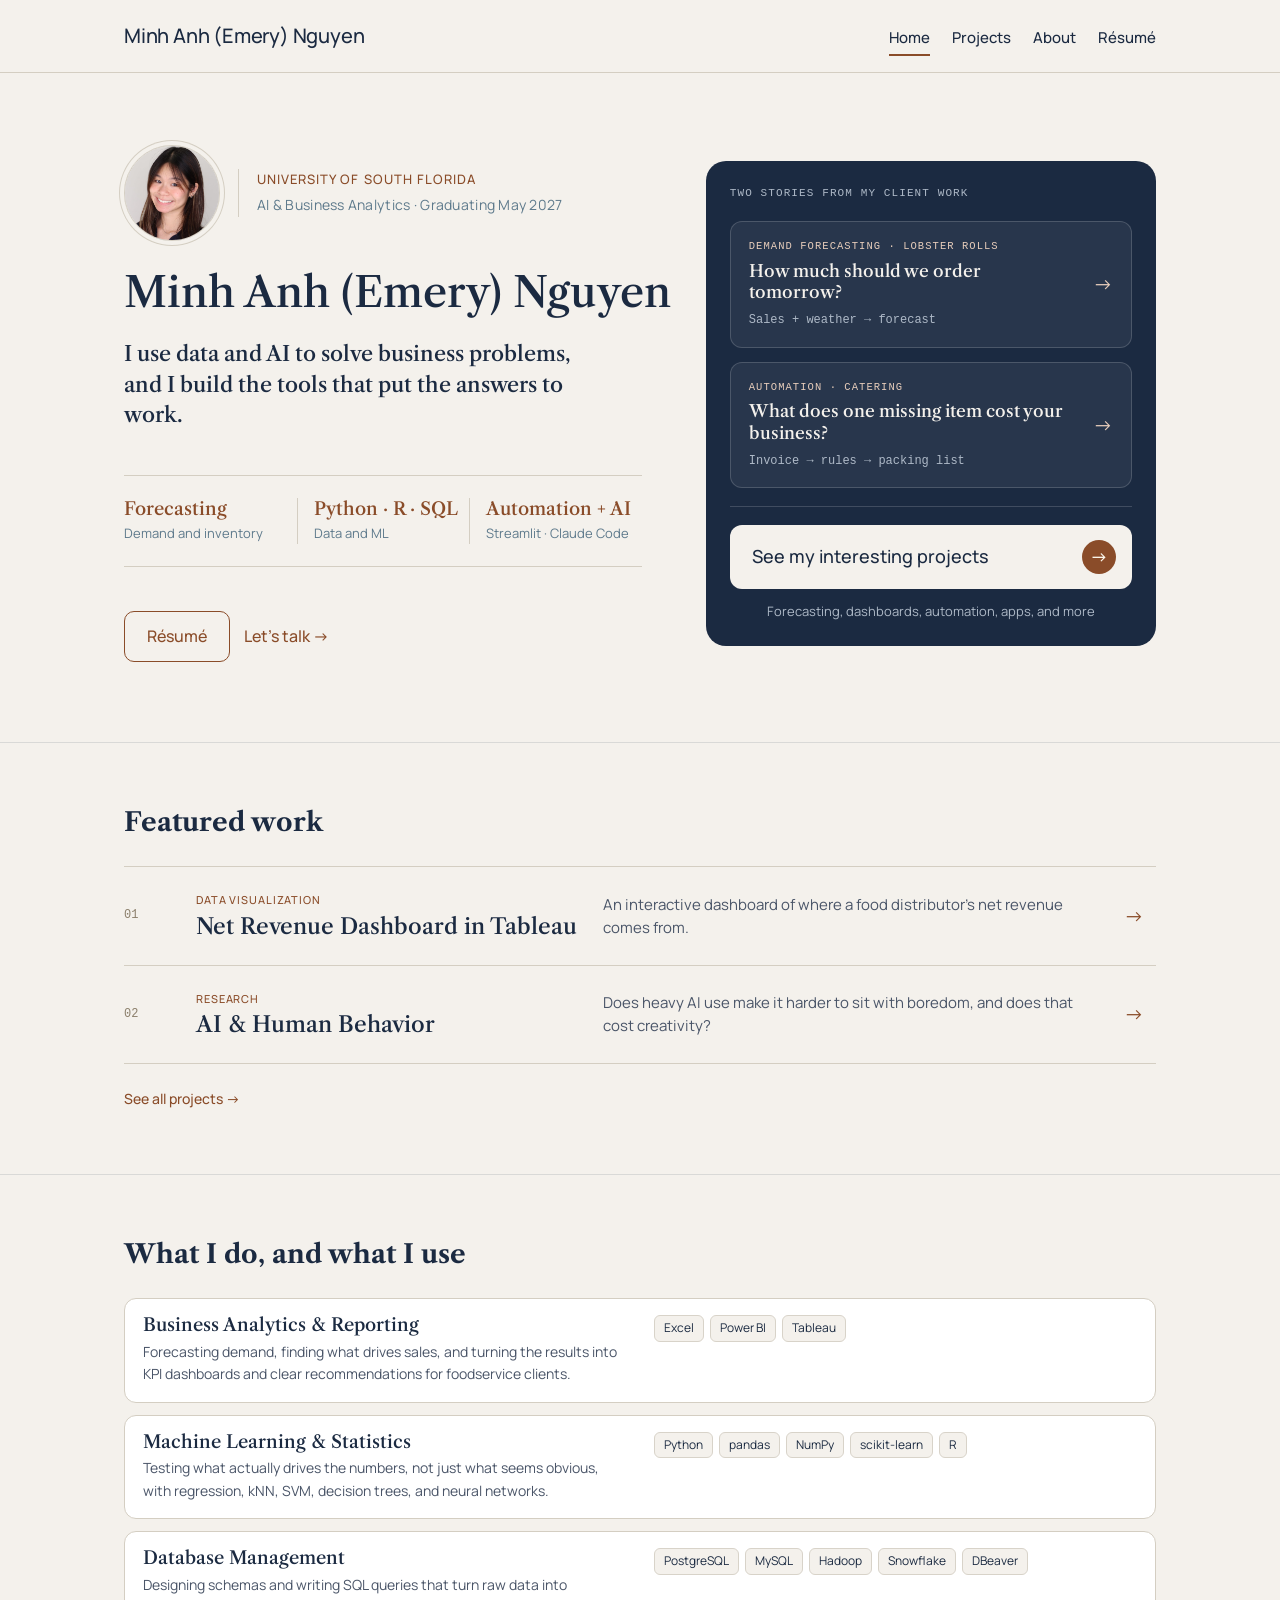
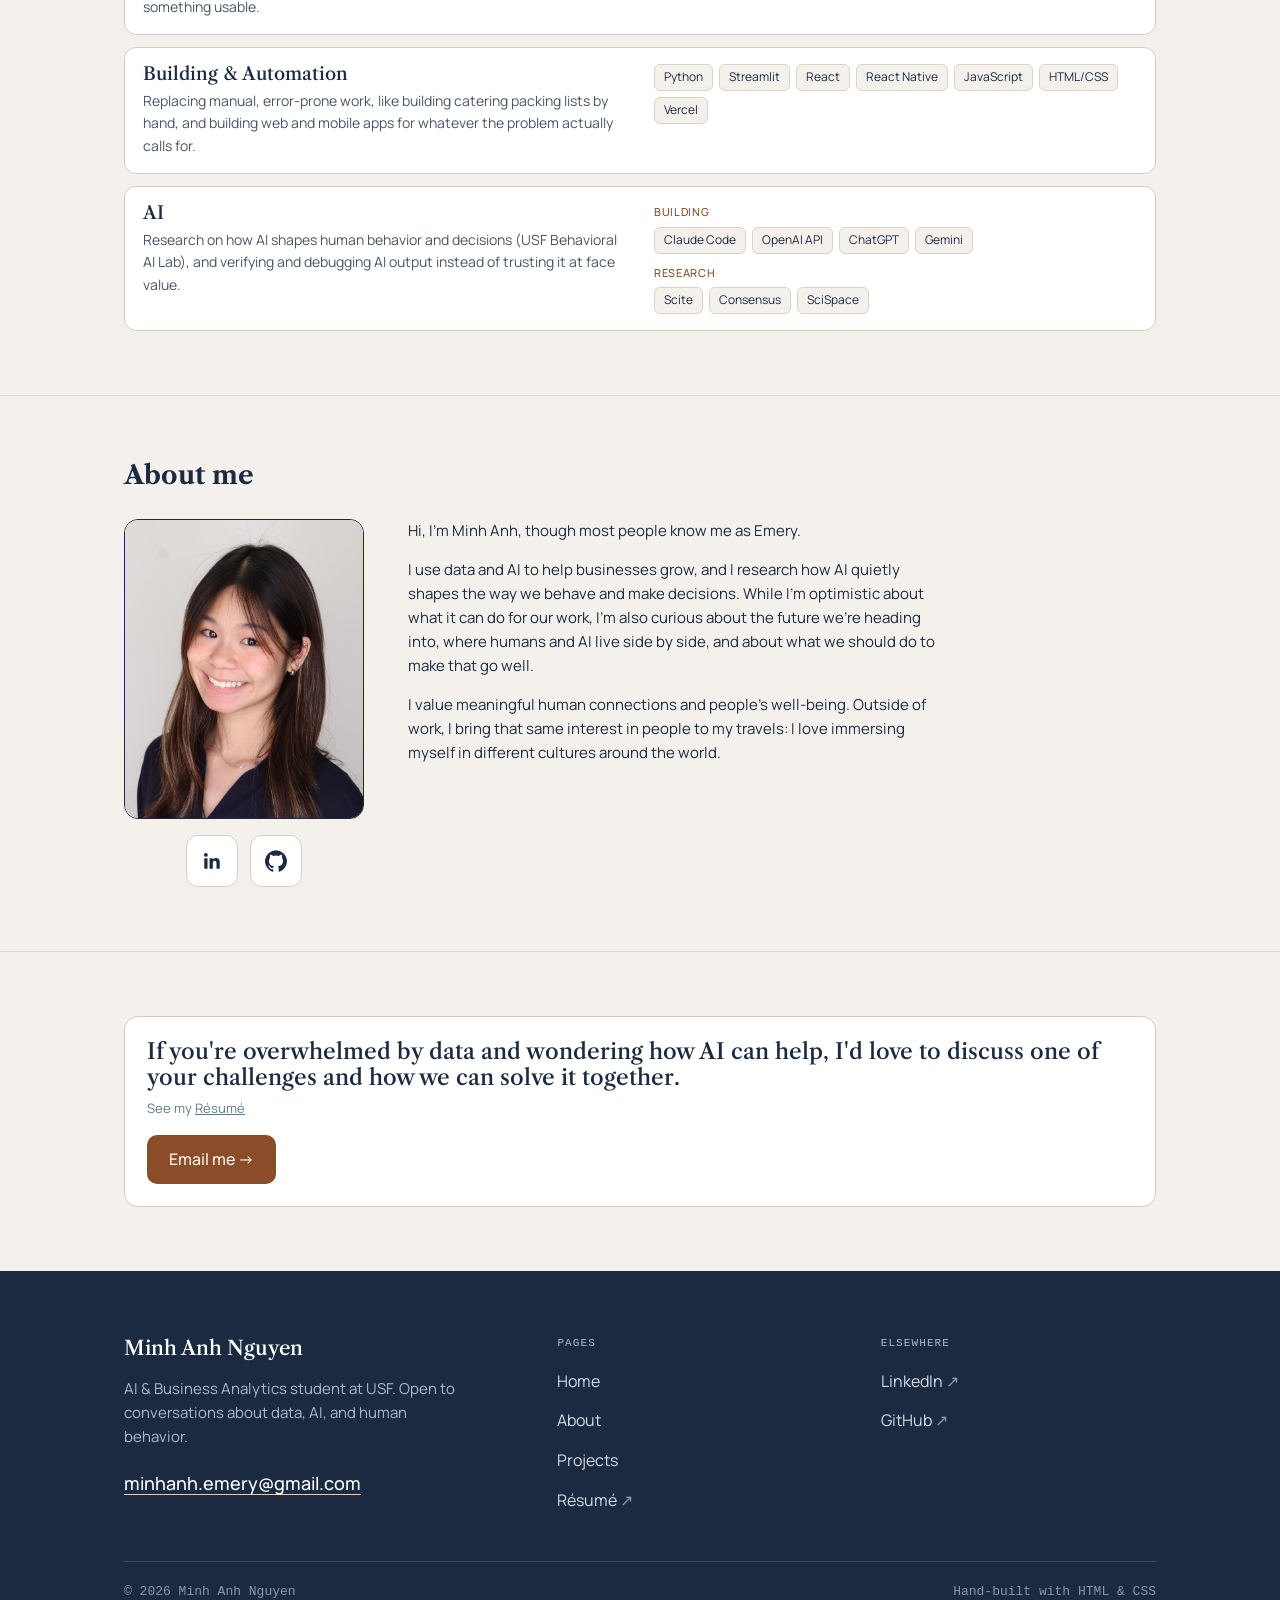
==== commit b5eeb0f2: "final touches" ====
--- a/index.html
+++ b/index.html
@@ -23,7 +23,7 @@
         <a class="intro-nav-current" href="index.html" aria-current="page">Home</a>
         <a href="projects.html">Projects</a>
         <a href="#about">About</a>
-        <a href="resume.pdf">Résumé</a>
+        <a href="resume.pdf" target="_blank" rel="noopener noreferrer">Résumé</a>
       </div>
     </div>
   </nav>
@@ -58,7 +58,7 @@
           </a>
         </div>
         <div class="intro-buttons">
-          <a class="intro-btn-secondary" href="resume.pdf">Résumé</a>
+          <a class="intro-btn-secondary" href="resume.pdf" target="_blank" rel="noopener noreferrer">Résumé</a>
           <a class="intro-talk" href="#contact">Let's talk →</a>
         </div>
       </div>
@@ -231,9 +231,9 @@
     <div class="wrap">
       <div class="cta-contact">
         <div class="cta-contact__text">
-          <h2 class="cta-contact__title">Give me 10 minutes, and I'll give you 10 new insights of your business through your data.</h2>
+          <h2 class="cta-contact__title">If you're overwhelmed by data and wondering how AI can help, I'd love to discuss one of your challenges and how we can solve it together.</h2>
           <p class="cta-contact__body"></p>
-          <p class="cta-contact__links">See my <a href="resume.pdf">Résumé</a></p>
+          <p class="cta-contact__links">See my <a href="resume.pdf" target="_blank" rel="noopener noreferrer">Résumé</a></p>
         </div>
         <a class="case__cta" href="mailto:minhanh.emery@gmail.com?subject=Hello%20from%20your%20portfolio">Email me →</a>
       </div>
@@ -254,7 +254,7 @@
             <li><a href="index.html">Home</a></li>
             <li><a href="#about">About</a></li>
             <li><a href="projects.html">Projects</a></li>
-            <li><a href="resume.pdf">Résumé</a></li>
+            <li><a href="resume.pdf" target="_blank" rel="noopener noreferrer">Résumé <span class="foot-ext" aria-hidden="true">↗</span></a></li>
           </ul>
         </nav>
         <div class="foot-col">
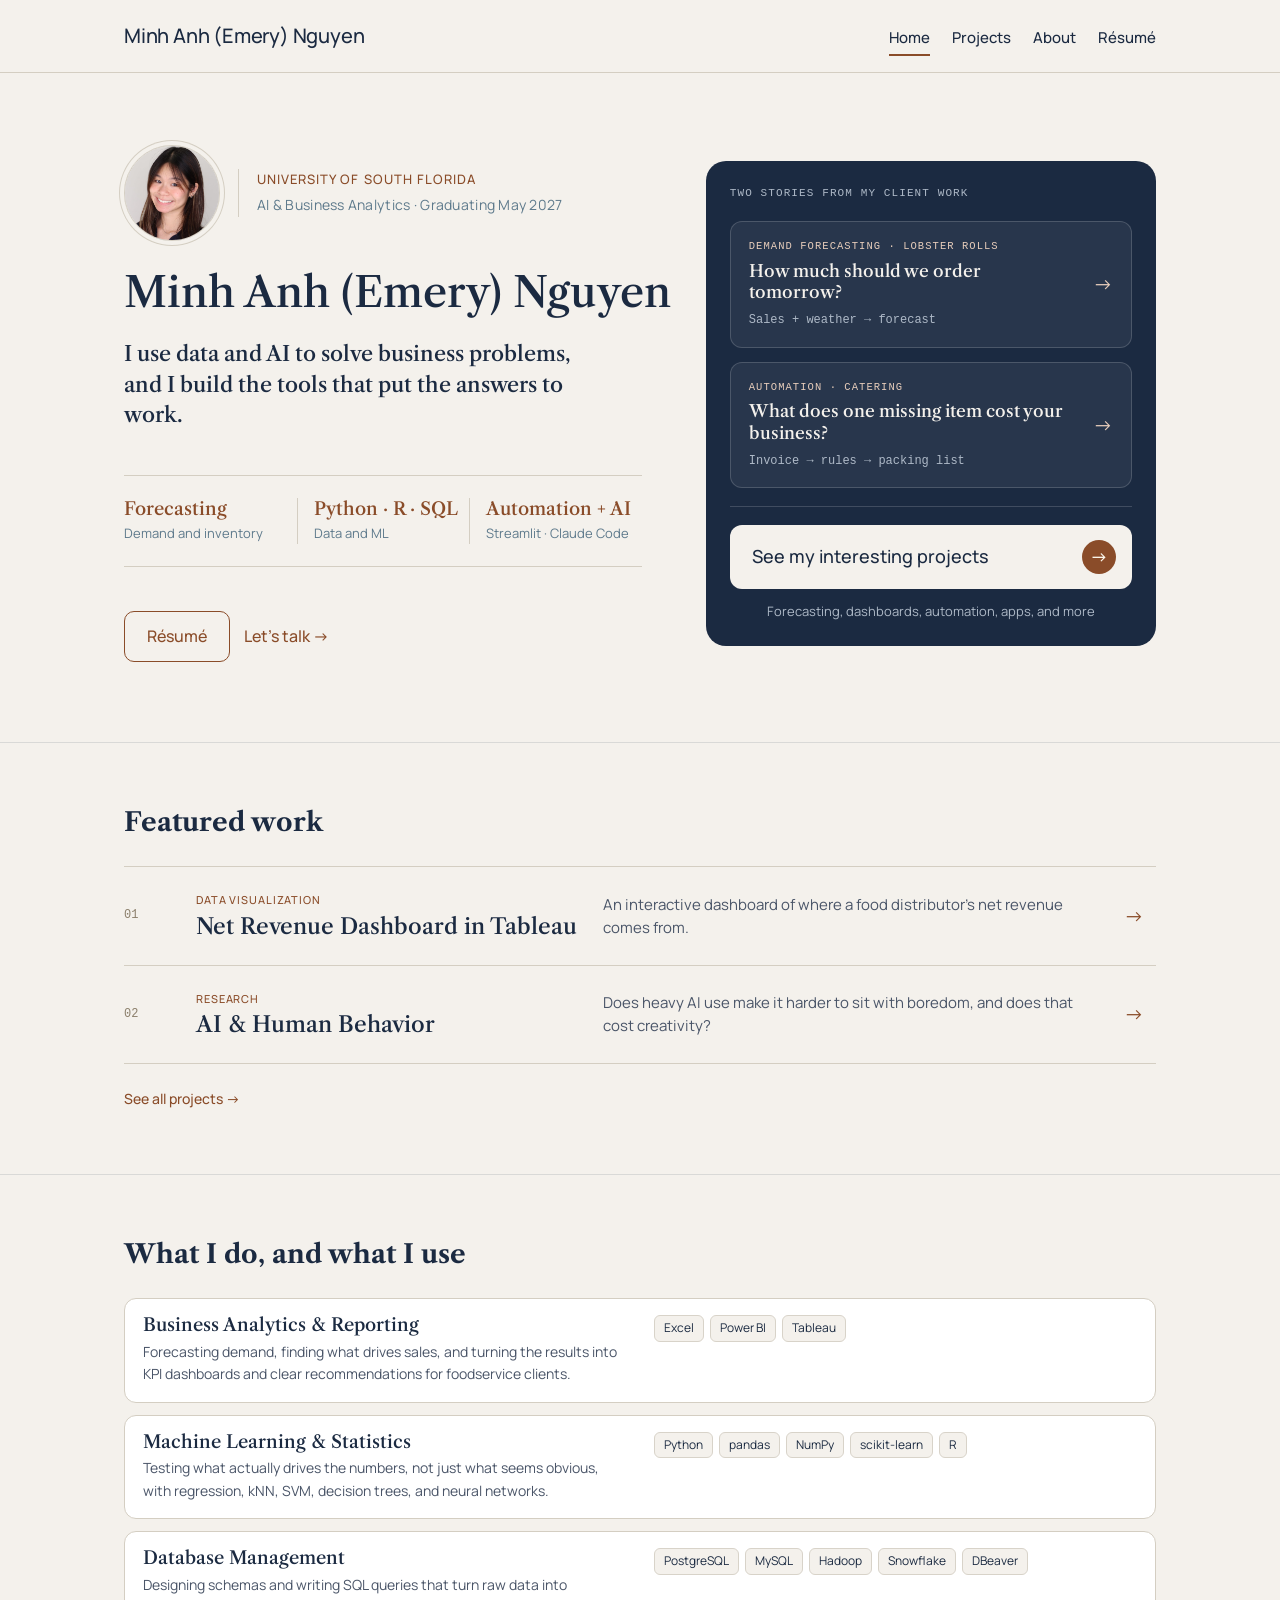
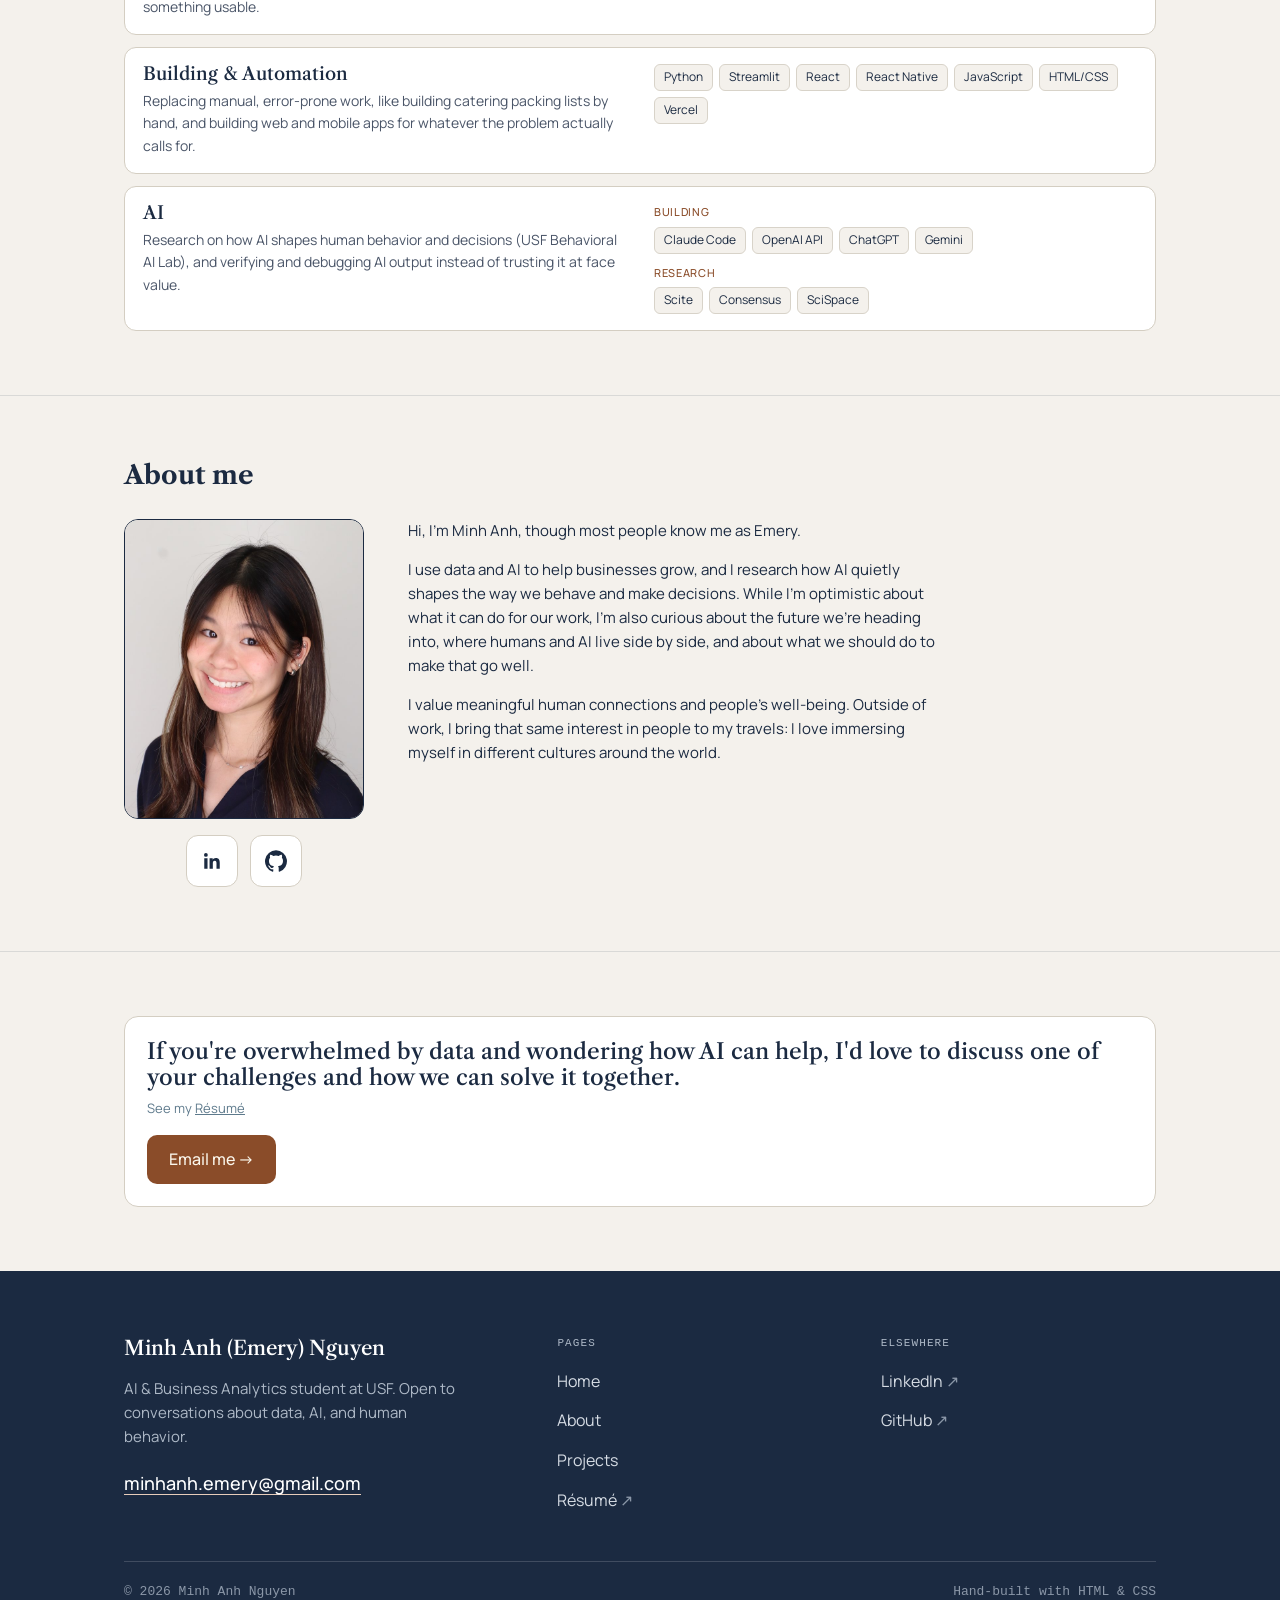
==== commit 68459f7a: "edited header" ====
--- a/index.html
+++ b/index.html
@@ -18,7 +18,7 @@
   <!-- Nav -->
   <nav class="nav">
     <div class="nav__inner">
-      <a href="index.html" class="wordmark">Minh Anh (Emery) Nguyen</a>
+      <a href="index.html" class="wordmark">Minh Anh <span class="name-nick">(Emery)</span> Nguyen</a>
       <div class="nav__links">
         <a class="intro-nav-current" href="index.html" aria-current="page">Home</a>
         <a href="projects.html">Projects</a>
@@ -244,7 +244,7 @@
     <div class="wrap">
       <div class="foot-grid">
         <div class="foot-brand">
-          <p class="foot-name">Minh Anh Nguyen</p>
+          <p class="foot-name">Minh Anh <span class="name-nick">(Emery)</span> Nguyen</p>
           <p class="foot-blurb">AI &amp; Business Analytics student at USF. Open to conversations about data, AI, and human behavior.</p>
           <a class="foot-email" href="mailto:minhanh.emery@gmail.com">minhanh.emery@gmail.com</a>
         </div>
--- a/styles.css
+++ b/styles.css
@@ -177,13 +177,13 @@
   color: #1B2A41;
   margin: 20px 0 0;
 }
-/* Nickname in the hero name; scoped to .intro-name so the heading's own styles can't override it */
-.intro-name .name-nick {
-  font-size: 0.6em;
-  font-weight: 400;
-  color: #5E7A8C;
-  margin: 0 0.1em;
-  vertical-align: baseline;
+/* Nickname: looks exactly like the rest of the name (header and footer) */
+.name-nick {
+  font-size: inherit;
+  font-weight: inherit;
+  color: inherit;
+  letter-spacing: inherit;
+  margin: 0;
 }
 @media (min-width: 600px) {
   .intro-name { white-space: nowrap; }
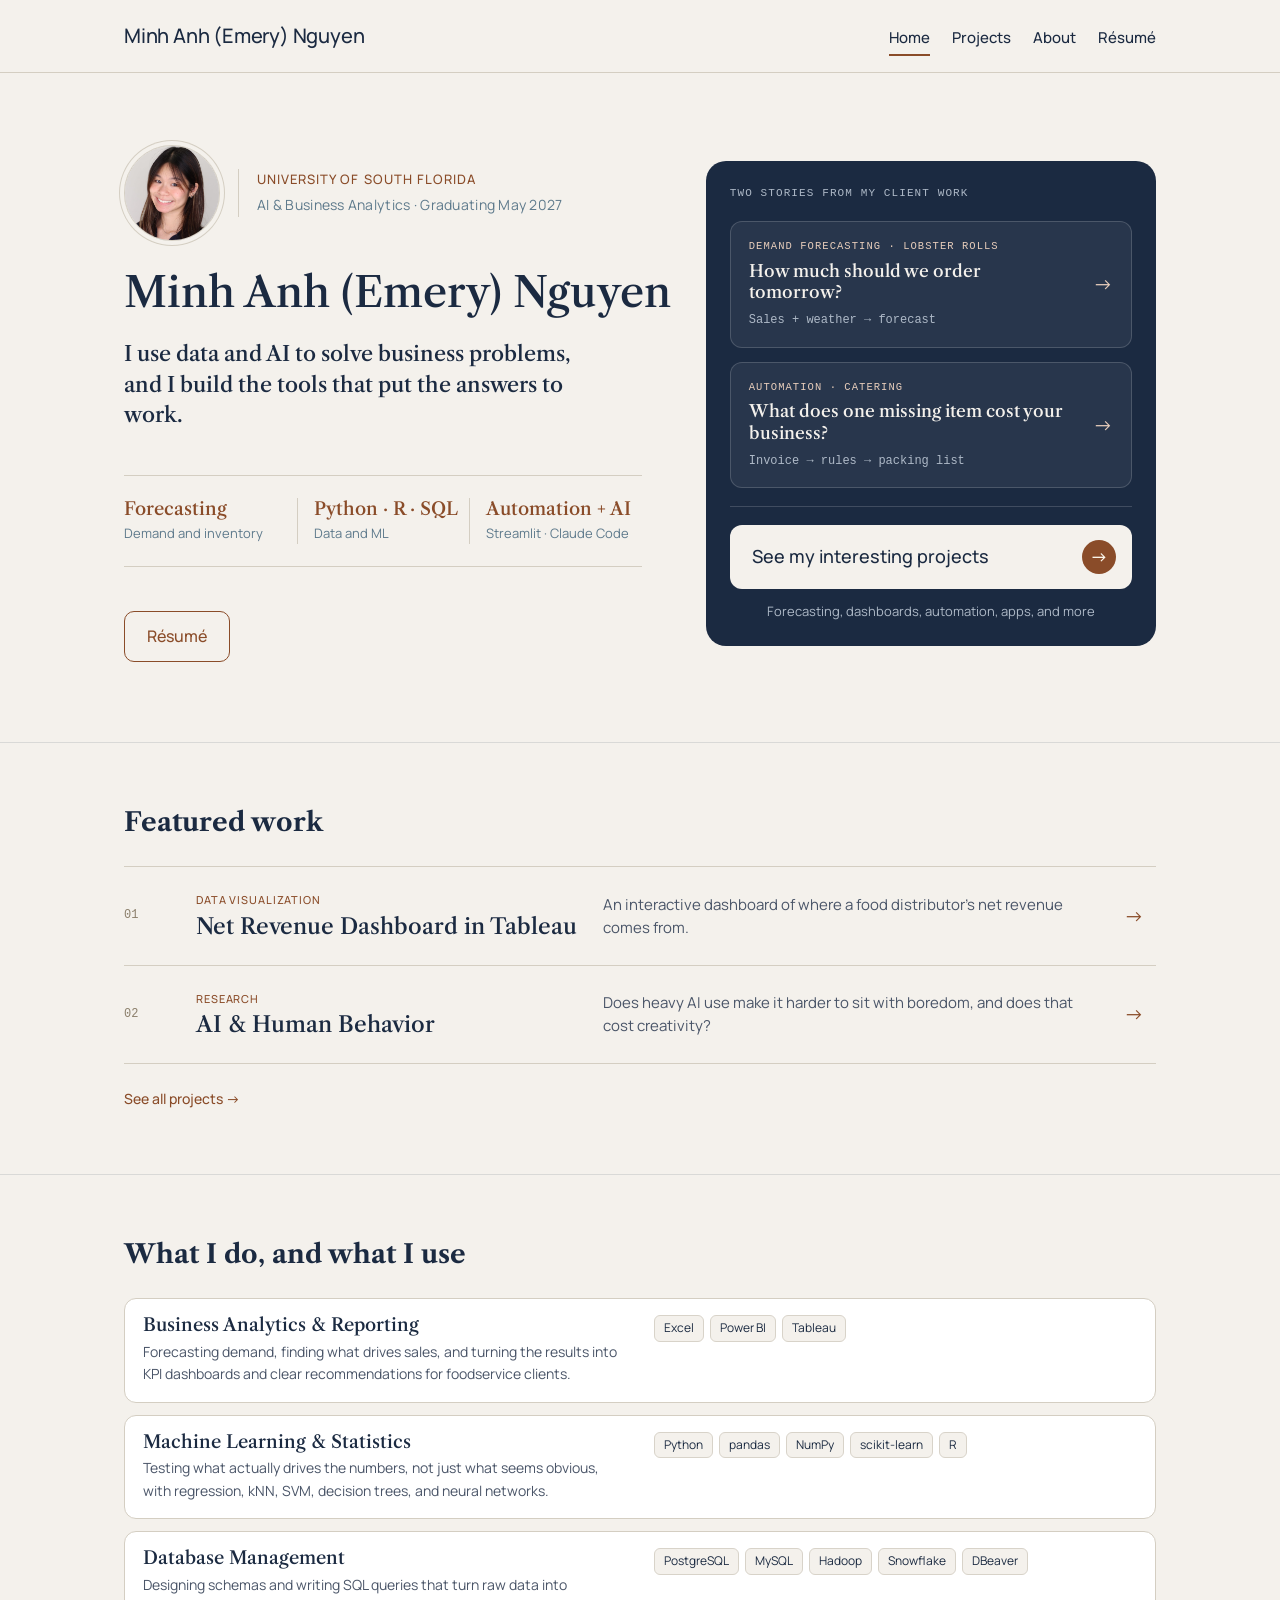
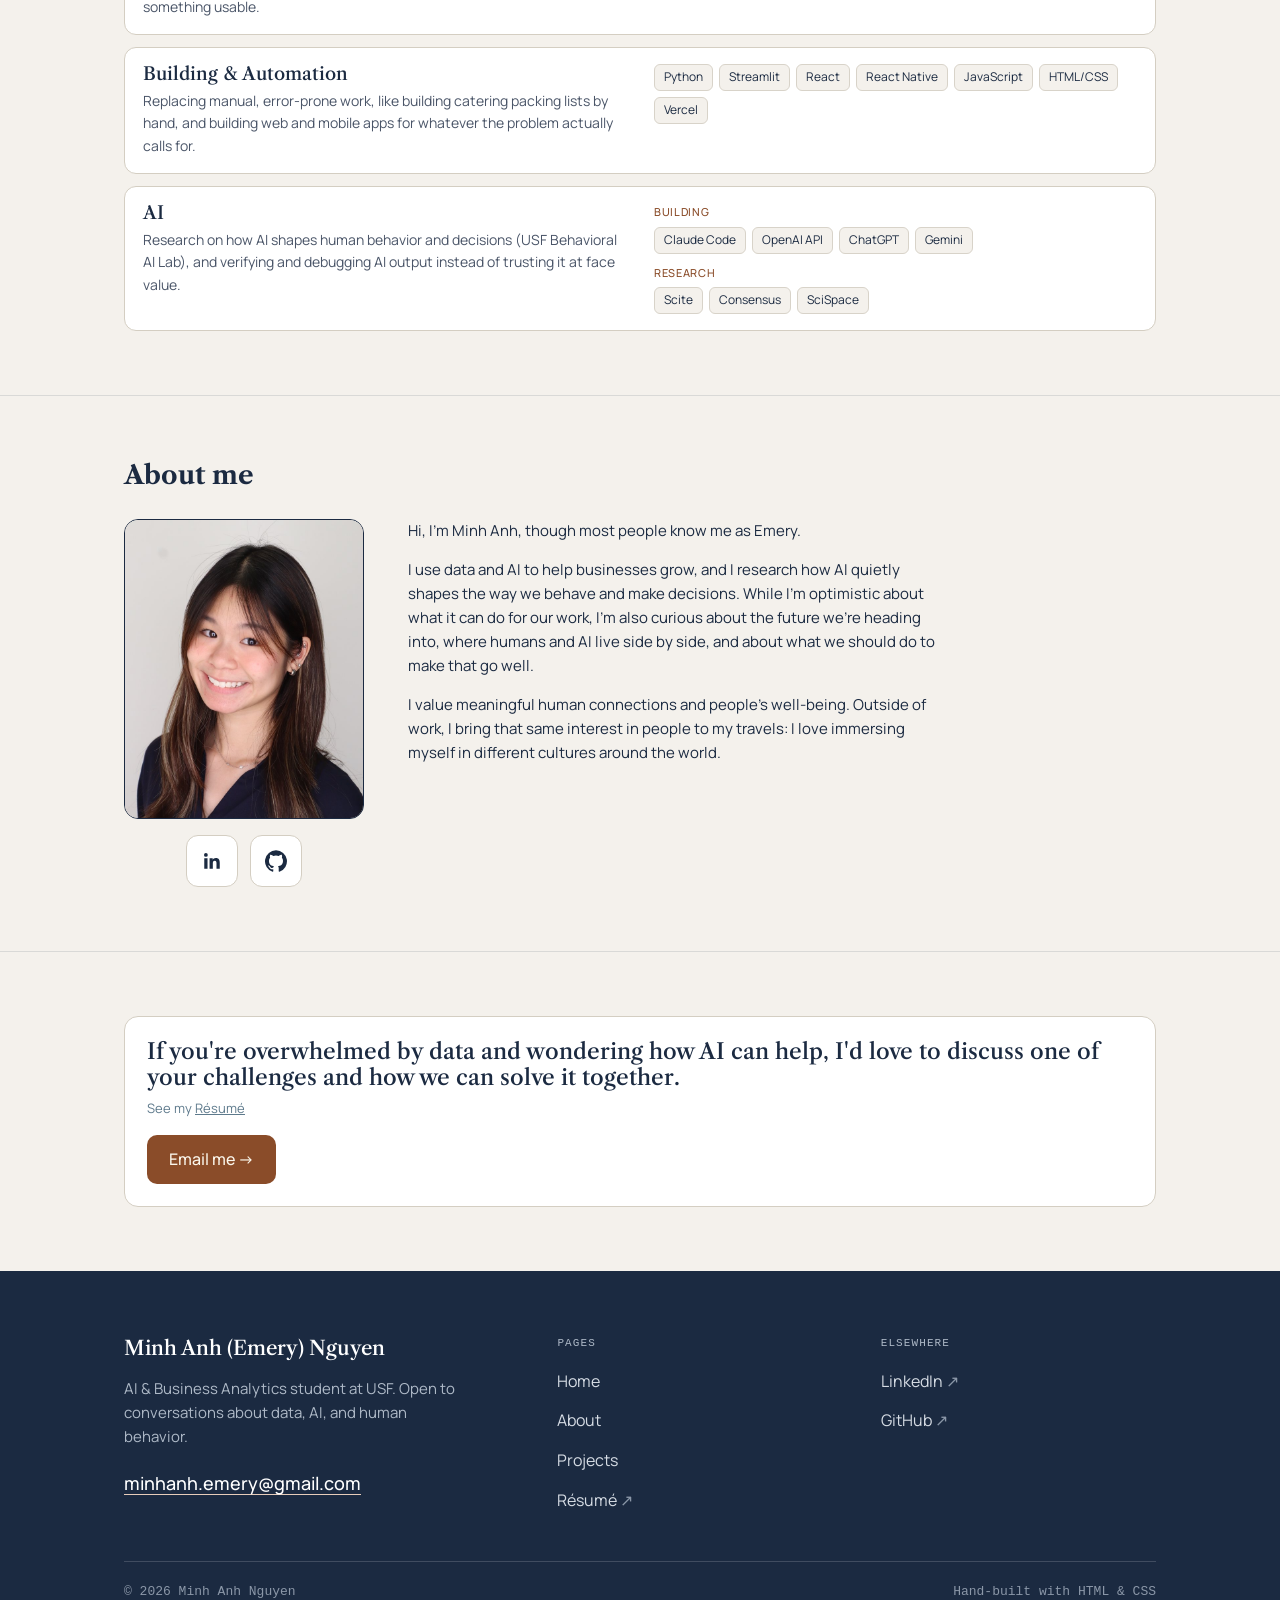
==== commit f69ad6e6: "removed link" ====
--- a/index.html
+++ b/index.html
@@ -3,8 +3,13 @@
 <head>
   <meta charset="UTF-8">
   <meta name="viewport" content="width=device-width, initial-scale=1.0">
-  <title>Minh Anh Nguyen — Business analytics & AI</title>
-  <meta name="description" content="Minh Anh Nguyen — business analytics & AI. Finding the patterns businesses miss, and working with AI critically.">
+  <title>Minh Anh (Emery) Nguyen | AI &amp; Business Analytics</title>
+  <meta name="description" content="AI &amp; Business Analytics student at USF. I use data and AI to solve business problems and build the tools that put the answers to work.">
+  <meta property="og:type" content="website">
+  <meta property="og:title" content="Minh Anh (Emery) Nguyen | AI &amp; Business Analytics">
+  <meta property="og:description" content="AI &amp; Business Analytics student at USF. I use data and AI to solve business problems and build the tools that put the answers to work.">
+  <meta property="og:url" content="https://minhanh-emery.vercel.app/">
+  <meta name="twitter:card" content="summary">
   <link rel="icon" href="images/favicon.ico" sizes="32x32">
   <link rel="icon" href="images/favicon.svg" type="image/svg+xml">
   <link rel="apple-touch-icon" href="images/apple-touch-icon.png">
@@ -59,7 +64,6 @@
         </div>
         <div class="intro-buttons">
           <a class="intro-btn-secondary" href="resume.pdf" target="_blank" rel="noopener noreferrer">Résumé</a>
-          <a class="intro-talk" href="#contact">Let's talk →</a>
         </div>
       </div>
       <div class="intro-stories">
--- a/styles.css
+++ b/styles.css
@@ -225,9 +225,6 @@
 .intro-skill__caption { display: block; font-size: 13px; color: #5E7A8C; margin-top: 2px; white-space: nowrap; }
 .intro-skill:focus-visible { outline: 2px solid #1B2A41; outline-offset: 3px; }
 .intro-buttons { display: flex; flex-wrap: wrap; align-items: center; gap: 14px; margin-top: 44px; }
-.intro-talk { font-size: 16px; font-weight: 500; color: #8A4C29; text-decoration: none; }
-.intro-talk:hover { color: #8A4C29; text-decoration: underline; }
-.intro-talk:focus-visible { outline: 2px solid #1B2A41; outline-offset: 3px; }
 /* Current page in the nav (home page) */
 .nav__links a.intro-nav-current {
   border-bottom: 2px solid #8A4C29;
